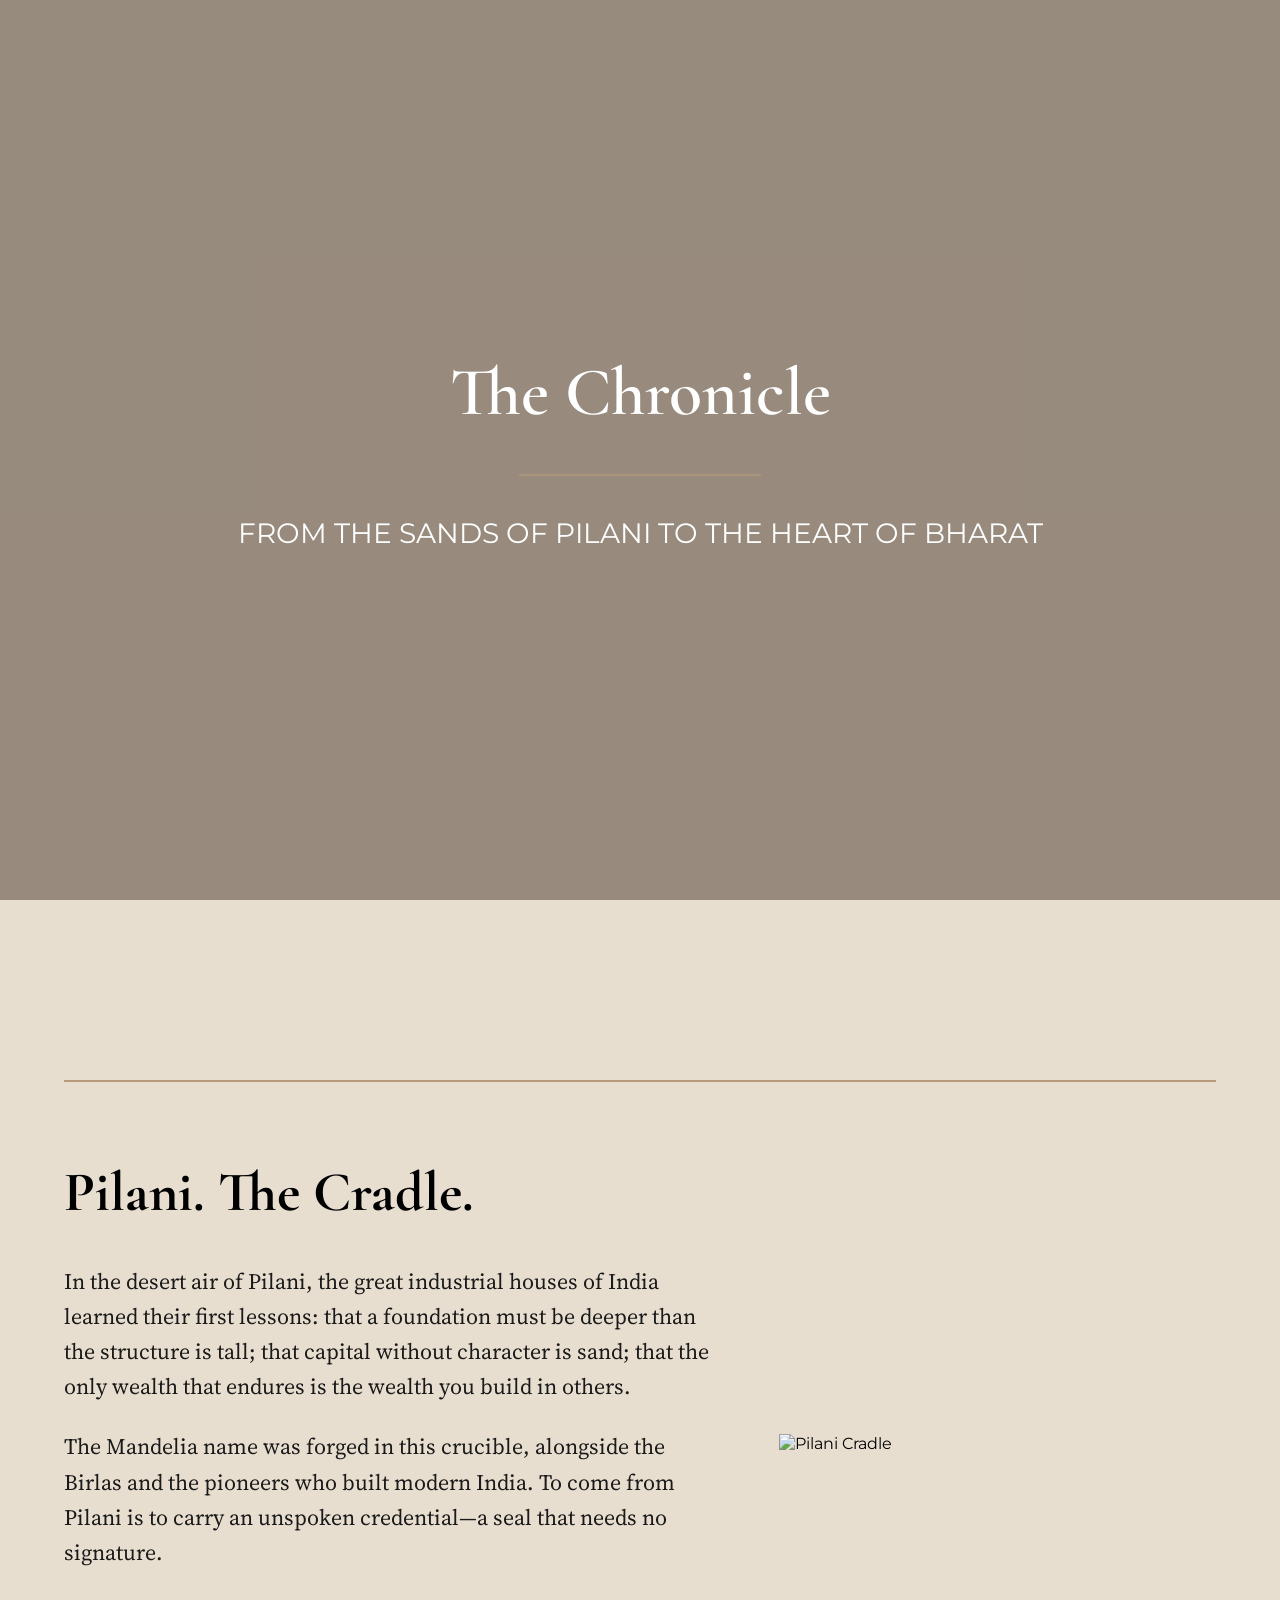
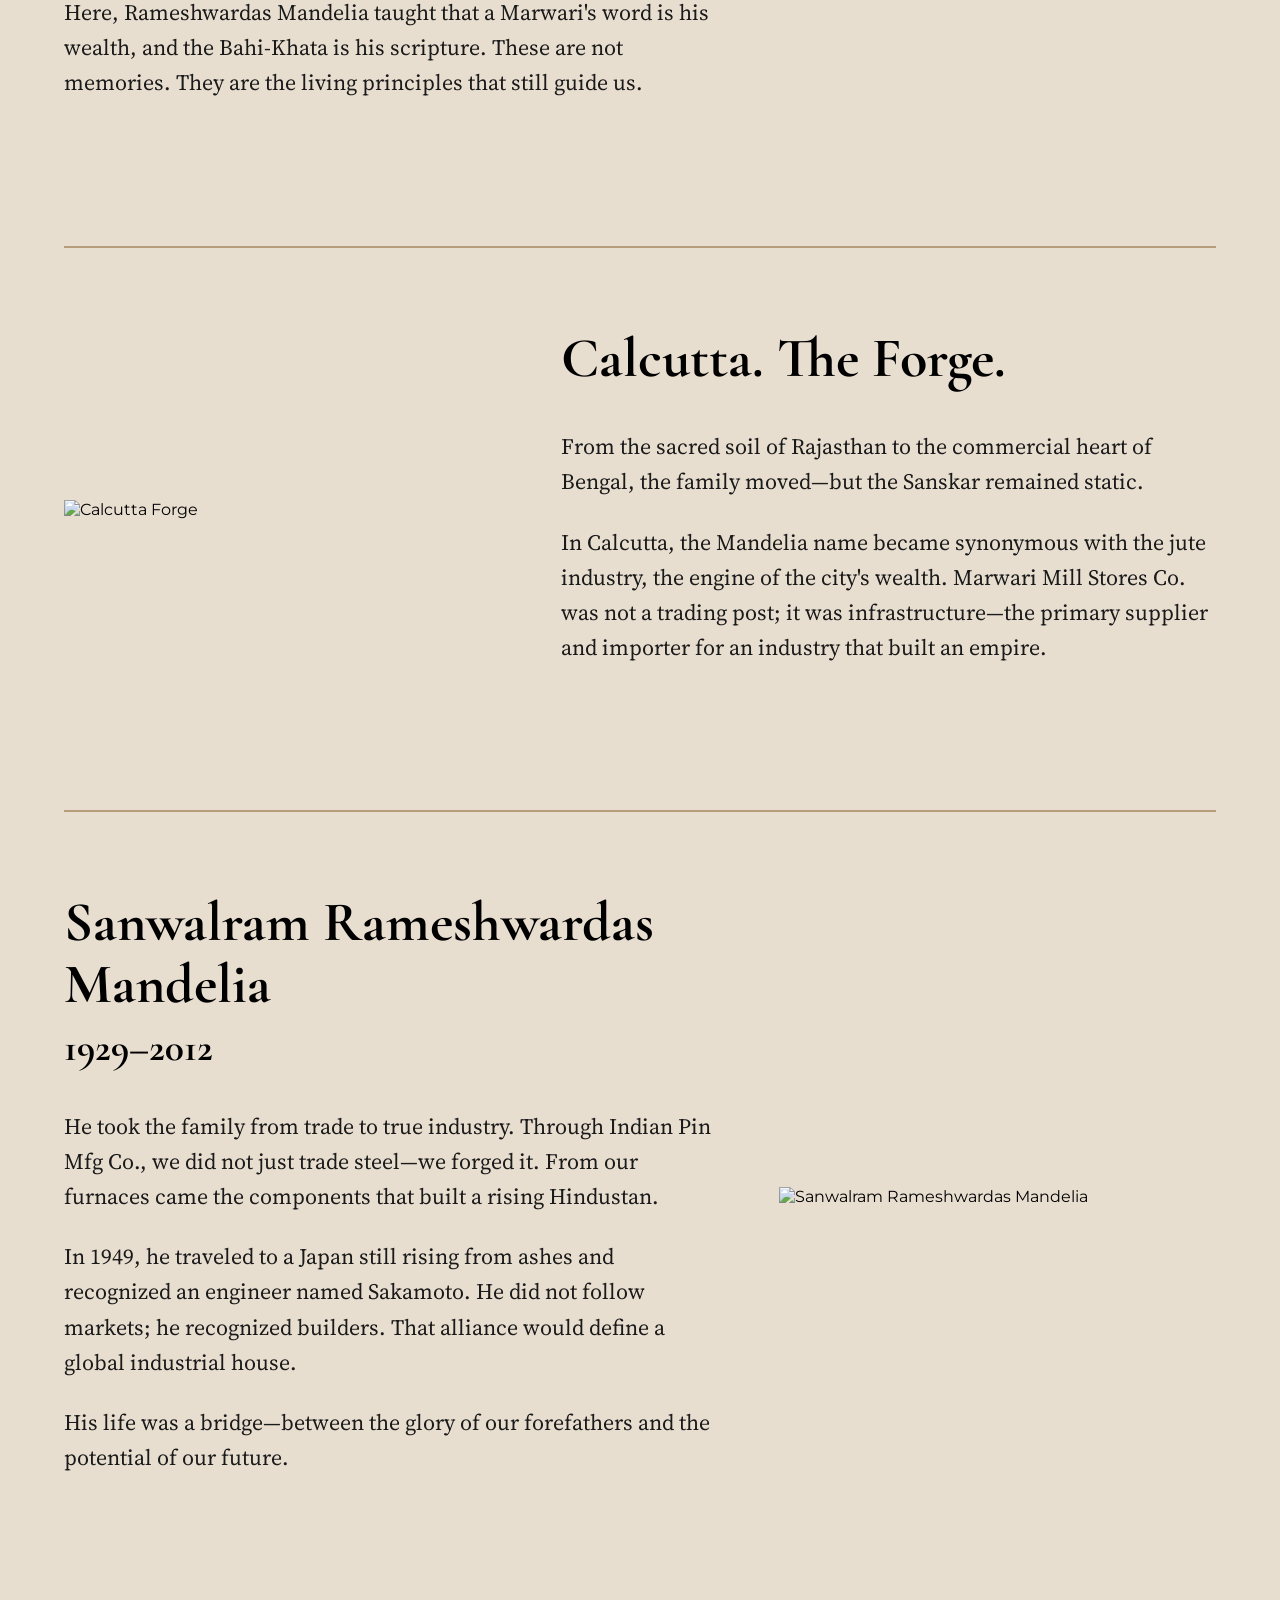
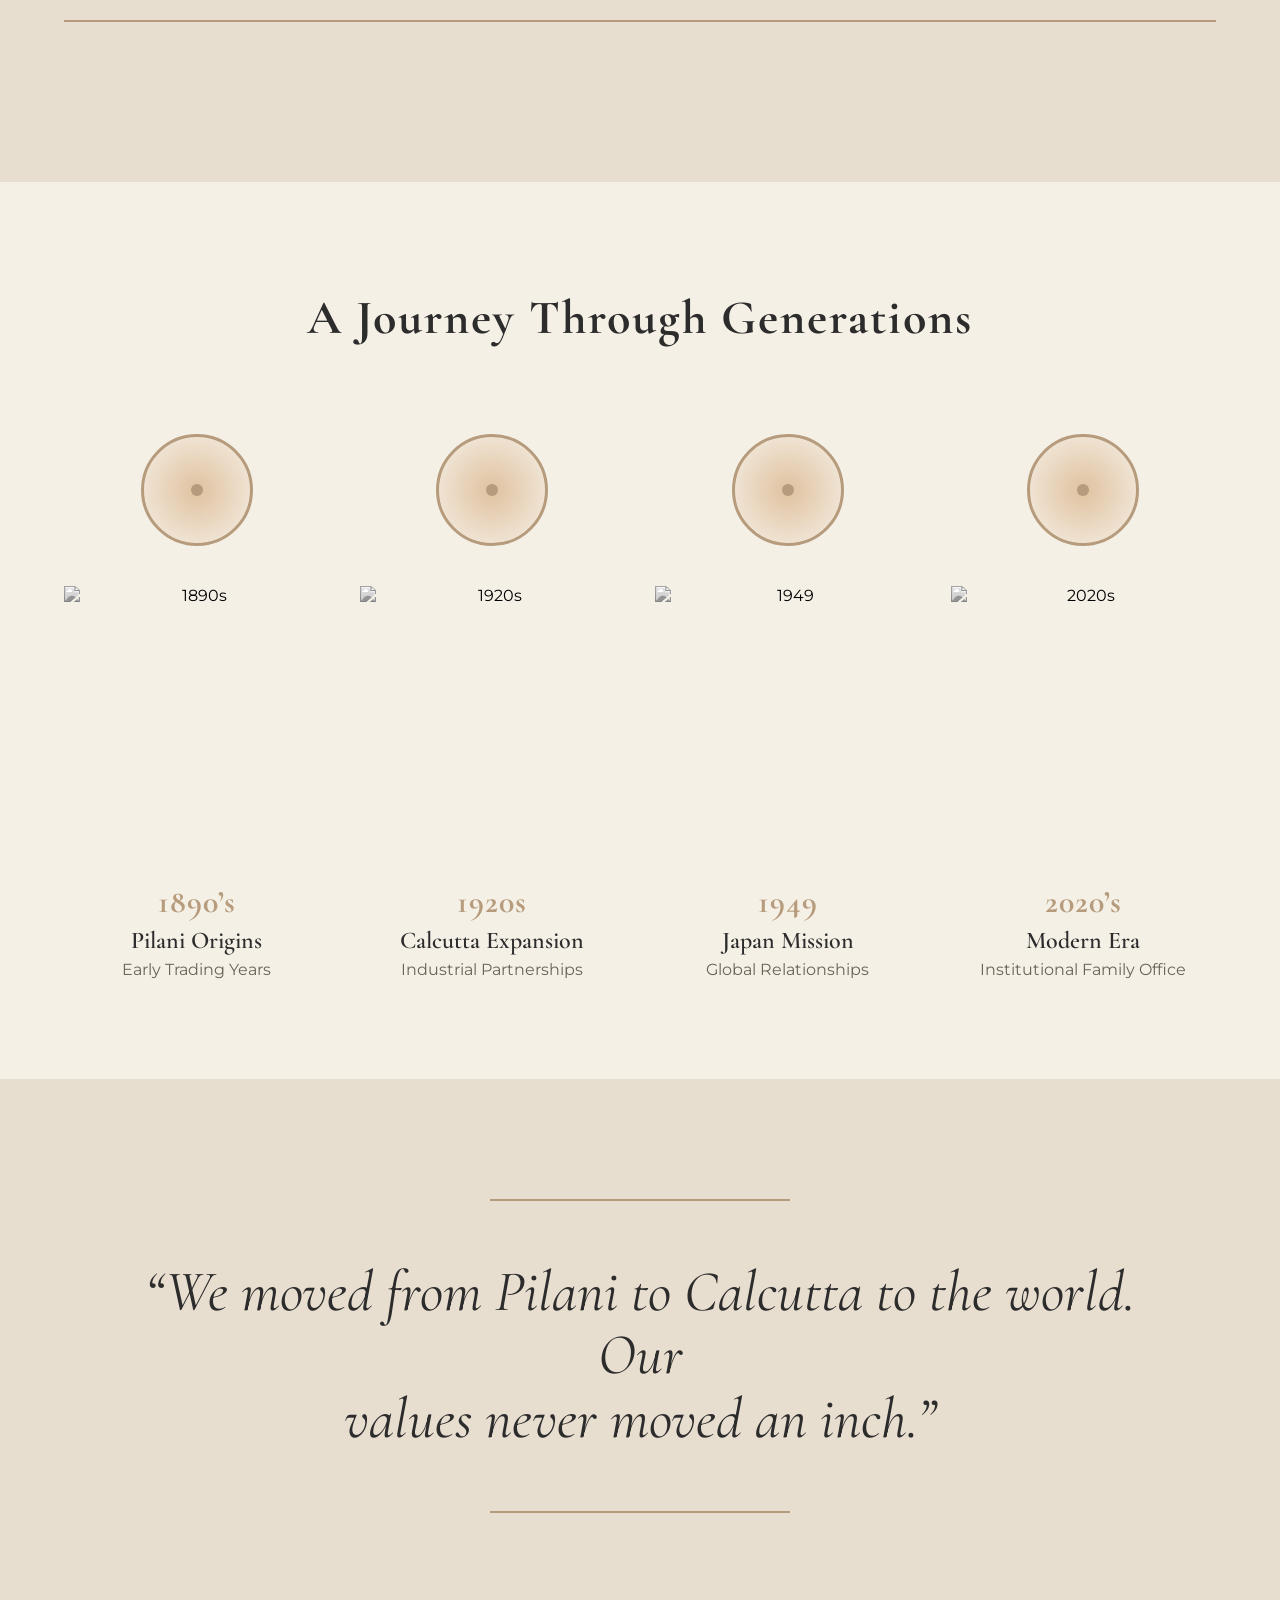
==== chronical.html @ 88c9cb9a "changing font size of texts" ====
<!DOCTYPE html>
<html lang="en">
<head>
    <meta charset="UTF-8">
    <meta name="viewport" content="width=device-width, initial-scale=1.0">
    <title>The Chronicle | Marwar Family</title>
    
    <link rel="stylesheet" href="../css/global.css">
    <link rel="stylesheet" href="../css/chronical.css">
    
    <link href="https://fonts.googleapis.com/css2?family=Cormorant+Garamond:ital,wght@0,500;0,600;0,700;1,500&family=Montserrat:ital,wght@0,300;0,400;0,500;0,600;1,500&family=Source+Serif+Pro:wght@400&display=swap" rel="stylesheet">
</head>
<body>

    <div id="navbar-placeholder"></div>

    <main>
        <section class="chronicle-hero">
            <div class="hero-overlay"></div>
            <div class="hero-content">
                <h1 class="hero-title">The Chronicle</h1>
                 <div class="narrative-dividerr"></div>
                <p class="hero-subtitle">From the Sands of Pilani to the Heart of Bharat</p>
            </div>
        </section>

        <section class="narrative-container">
            <div class="narrative-divider"></div>
            
            <div class="narrative-row">
                <div class="narrative-text">
                    <h2 class="narrative-heading">Pilani. The Cradle.</h2>
                    <p>In the desert air of Pilani, the great industrial houses of India learned their first lessons: that a foundation must be deeper than the structure is tall; that capital without character is sand; that the only wealth that endures is the wealth you build in others.</p>
                    <p>The Mandelia name was forged in this crucible, alongside the Birlas and the pioneers who built modern India. To come from Pilani is to carry an unspoken credential—a seal that needs no signature.</p>
                    <p>Here, Rameshwardas Mandelia taught that a Marwari's word is his wealth, and the Bahi-Khata is his scripture. These are not memories. They are the living principles that still guide us.</p>
                </div>
                <div class="narrative-image">
                    <img src="../assets/images/pilani.jpg" alt="Pilani Cradle">
                </div>
            </div>

            <div class="narrative-divider"></div>

            <div class="narrative-row reverse">
                <div class="narrative-text">
                    <h2 class="narrative-heading">Calcutta. The Forge.</h2>
                    <p>From the sacred soil of Rajasthan to the commercial heart of Bengal, the family moved—but the Sanskar remained static.</p>
                    <p>In Calcutta, the Mandelia name became synonymous with the jute industry, the engine of the city's wealth. Marwari Mill Stores Co. was not a trading post; it was infrastructure—the primary supplier and importer for an industry that built an empire.</p>
                </div>
                <div class="narrative-image">
                    <img src="../assets/images/calcutta.jpg" alt="Calcutta Forge">
                </div>
            </div>

            <div class="narrative-divider"></div>

            <div class="narrative-row">
                <div class="narrative-text">
                    <h2 class="narrative-heading">Sanwalram Rameshwardas Mandelia <br><span>1929–2012</span></h2>
                    <p>He took the family from trade to true industry. Through Indian Pin Mfg Co., we did not just trade steel—we forged it. From our furnaces came the components that built a rising Hindustan.</p>
                    <p>In 1949, he traveled to a Japan still rising from ashes and recognized an engineer named Sakamoto. He did not follow markets; he recognized builders. That alliance would define a global industrial house.</p>
                    <p>His life was a bridge—between the glory of our forefathers and the potential of our future.</p>
                </div>
                <div class="narrative-image">
                    <img src="../assets/images/sanwalram.jpg" alt="Sanwalram Rameshwardas Mandelia">
                </div>
            </div>
            
            <div class="narrative-divider"></div>
        </section>

        <section class="timeline-section">
            <h2 class="timeline-main-title">A Journey Through Generations</h2>
            <div class="timeline-grid">
                <div class="timeline-item">
                    <div class="timeline-node">
                        <div class="inner-dot"></div>
                    </div>
                    <img src="../assets/images/pilaniorigin.jpg" alt="1890s" class="timeline-img">
                    <div class="timeline-content">
                        <h3 class="timeline-year">1890’s</h3>
                        <h4 class="timeline-event">Pilani Origins</h4>
                        <p class="timeline-desc">Early Trading Years</p>
                    </div>
                </div>
                <div class="timeline-item">
                    <div class="timeline-node">
                        <div class="inner-dot"></div>
                    </div>
                    <img src="../assets/images/calexpansion.jpg"alt="1920s" class="timeline-img">
                    <div class="timeline-content">
                        <h3 class="timeline-year">1920s</h3>
                        <h4 class="timeline-event">Calcutta Expansion</h4>
                        <p class="timeline-desc">Industrial Partnerships</p>
                    </div>
                </div>
                <div class="timeline-item">
                    <div class="timeline-node">
                        <div class="inner-dot"></div>
                    </div>
                    <img src="../assets/images/japan.jpg" alt="1949" class="timeline-img">
                    <div class="timeline-content">
                        <h3 class="timeline-year">1949</h3>
                        <h4 class="timeline-event">Japan Mission</h4>
                        <p class="timeline-desc">Global Relationships</p>
                    </div>
                </div>
                <div class="timeline-item">
                    <div class="timeline-node">
                        <div class="inner-dot"></div>
                    </div>
                    <img src="../assets/images/modern.jpg"alt="2020s" class="timeline-img">
                    <div class="timeline-content">
                        <h3 class="timeline-year">2020’s</h3>
                        <h4 class="timeline-event">Modern Era</h4>
                        <p class="timeline-desc">Institutional Family Office</p>
                    </div>
                </div>
            </div>
        </section>

        <section class="final-quote-section">
            <div class="quote-line"></div>
            <p class="final-quote-text">
                “We moved from Pilani to Calcutta to the world. Our <br/> values never moved an inch.”
            </p>
            <div class="quote-line"></div>
        </section>
    </main>

    <div id="footer-placeholder"></div>

    <script src="../js/main.js"></script>
    <script>
        window.onload = () => {
            // Load components and highlight 'chronicle' in the nav
            loadComponent('navbar-placeholder', '../Components/navbar.html', 'chronicle');
            loadComponent('footer-placeholder', '../Components/footer.html');
        };
    </script>
</body>
</html>
---- css/global.css ----
/* --- Global Reset & Fonts --- */
* { margin: 0; padding: 0; box-sizing: border-box; }
body { background-color: #F5F0E6; color: #2C2C2C; font-family: 'Montserrat', sans-serif; }


/* --- NAVBAR & OVERLAY STYLES --- */
.header {
    width: 100%;
    padding: 20px 80px;
    display: flex;
    justify-content: space-between;
    align-items: center;
    position: fixed;
    top: 0;
    z-index: 1000;
    backdrop-filter: blur(5px);
    -webkit-backdrop-filter: blur(5px);
    background: rgba(245, 240, 230, 0.22); /* Same as your provided code */
}

.logo-container { display: flex; align-items: center; gap: 15px; }
.logo-container img { height: 80px; display: block; }
.logo-text { 
    color: #221E1D; 
    font-size: 41px; 
    font-family: 'Cormorant Garamond', serif; 
    font-weight: 600; 
    word-wrap: break-word;
}

/* HAMBURGER STYLING */
.nav-toggle { background: none; border: none; cursor: pointer; padding: 10px; z-index: 1100; }
.hamburger { 
    display: block; 
    width: 30px; 
    height: 2px; 
    background: #221E1D; 
    position: relative; 
}
.hamburger::before, .hamburger::after { 
    content: ''; 
    position: absolute; 
    width: 30px; 
    height: 2px; 
    background: #221E1D; 
    left: 0; 
}
.hamburger::before { top: -8px; }
.hamburger::after { bottom: -8px; }

/* OVERLAY STYLING */
.nav-overlay {
    position: fixed; 
    top: 0; 
    left: 0; 
    width: 100%; 
    height: 100%;
    backdrop-filter: blur(10px); 
    -webkit-backdrop-filter: blur(10px);
    background: rgba(232, 222, 208, 0.9); /* Your specific beige overlay */
    display: flex; 
    justify-content: center; 
    align-items: center;
    z-index: 2000; 
    opacity: 0; 
    visibility: hidden; 
    transition: all 0.4s ease-in-out;
}

.nav-overlay.active { 
    opacity: 1; 
    visibility: visible; 
}

.nav-close { 
    position: absolute; 
    top: 30px; 
    right: 80px; 
    font-size: 50px; 
    background: none; 
    border: none; 
    color: #221E1D; 
    cursor: pointer; 
    font-weight: 200; 
}

.nav-links { 
    display: flex; 
    flex-direction: column; 
    gap: 60px; 
    text-align: center; 
    font-family: Montserrat; 
}

.nav-item { 
    text-decoration: none; 
    color: #221E1D; 
    font-family: 'Montserrat', sans-serif;
    font-size: 18px; 
    font-weight: 600; 
    letter-spacing: 2px; 
    transition: color 0.3s; 
    text-transform: uppercase; 
}

.nav-item:hover, .nav-item.active { 
    color: #8c734b; /* Marwar Gold */
}

@media (max-width: 1024px) {
    .header { padding: 15px 40px; }
    .logo-container img { height: 60px; }
    .logo-text { font-size: 20px; }
}

@media (max-width: 768px) {
    .header { padding: 10px 20px; }
    .logo-container img { height: 50px; }
    .logo-text { font-size: 18px; }
    .nav-item { font-size: 18px; letter-spacing: 2px; }
}


/* --- THE MARWAR ARCHITECTURAL FOOTER --- */
.marwar-footer {
    background-color: #F5F0E6;
    padding: 60px 80px 10px 80px;
    width: 100%;
    display: flex;
    justify-content: center;
}

.footer-container {
    max-width: 1568px;
    width: 100%;
}

.footer-divider {
    width: 100%;
    height: 2px;
    background-color: #B69B7C;
    opacity: 0.6;
    margin-bottom: 60px; 
}

.footer-main-content {
    display: flex;
    justify-content: space-between; 
    align-items: flex-start;
}

.footer-brand-section {
    display: flex;
    flex-direction: column;
    gap: 20px;
}

.footer-logo {
    height: 80px;
    width: 80px;
    margin-bottom: 10px;
}

.footer-company-name {
    font-family: 'Cormorant Garamond', serif;
    font-size: 30px;
    font-weight: 500;
    color: #221E1D;
    margin: 0;
}

.footer-tagline {
    font-family: 'Montserrat', sans-serif;
    font-size: 14px;
    font-weight: 500;
    text-transform: uppercase;
    letter-spacing: 1.5px;
    color: #6B6258;
}

.award-icon {
    width: 257px;
    height: auto;
    margin-top: 20px;
    border-radius: 8px;
}


.footer-nav {
    margin-top: 40px;
    display: flex;
    flex-direction: column; 
    text-align: left; 
    gap: 20px;
}

.footer-nav a {
    text-decoration: none;
    font-family: 'Montserrat', sans-serif;
    font-size: 15px;
    font-weight: 600;
    color: #6B6258;
    text-transform: uppercase;
    letter-spacing: 1.2px;
    transition: color 0.3s ease;
}

.footer-nav a:hover {
    color: #8c734b;
}

.footer-copyright {
    margin-top: 90px; 
    text-align: center;
    font-family: 'Montserrat', sans-serif;
    font-size: 11px;
    font-weight: 300;
    color: #6B6258;
    letter-spacing: 2px;
    text-transform: uppercase;
}
@media (max-width: 1024px) {
    .header { padding: 15px 40px; }
    .logo-container img { height: 60px; }
    .logo-text { font-size: 24px; }
    
    .marwar-footer { padding: 60px 40px; }
}

@media (max-width: 768px) {
    .header { padding: 10px 20px; }
    .logo-container img { height: 50px; }
    .logo-text { font-size: 18px; }
    .nav-item { font-size: 18px; letter-spacing: 2px; }

    .footer-main-content {
        flex-direction: column; 
        align-items: center;    
        text-align: center;     
        gap: 50px;
    }

    .footer-brand-section {
        align-items: center;    
    }

    .footer-nav {
        margin-top: 0;          
        text-align: center;     
        width: 100%;
        align-items: center;    
    }

    .footer-logo {
        margin-left: auto;
        margin-right: auto;
    }

    .award-icon {
        margin-left: auto;
        margin-right: auto;
        max-width: 220px;       
    }

    .footer-copyright {
        margin-top: 50px;       
    }
}

@media (max-width: 480px) {
    .footer-company-name { font-size: 24px; }
    .footer-tagline { font-size: 12px; }
    .footer-nav a { font-size: 14px; }
}
---- css/chronical.css ----
/* --- Chronicle Design System --- */

* {
    margin: 0;
    padding: 0;
    box-sizing: border-box;
}

body {
    background-color: #E8DED0; /* Match Global Beige */
    color: #000;
    overflow-x: hidden;
}

/* --- Hero Section --- */
.chronicle-hero {
    position: relative;
    height: 100vh;
    width: 100%;
    background: url('../assets/images/chroniclebg.png') no-repeat center center;
    background-size: cover;
    display: flex;
    justify-content: center;
    align-items: center;
    text-align: center;
}

.hero-overlay {
    position: absolute;
    top: 0; left: 0; width: 100%; height: 100%;
    background: rgba(30, 14, 3, 0.4);
    z-index: 1;
}

.hero-content {
    position: relative;
    z-index: 2;
    padding: 0 20px;
}

.hero-title {
    font-family: 'Cormorant Garamond', serif;
    font-size: clamp(3rem, 8vw, 68px);
    color: #ffffff;
    font-weight: 600;
    margin-bottom: 20px;
}

.hero-subtitle {
    font-family: 'Montserrat', sans-serif;
    font-size: clamp(1rem, 3vw, 28px);
    color: #ffffff;
    font-weight: 400;
        
        text-transform: uppercase;
}

/* --- Narrative Narrative Layout --- */
.narrative-container {
    padding: 100px 5% 60px 5%;
    max-width: 1440px;
    margin: 0 auto;
}

.narrative-row {
    display: flex;
    align-items: center;
    gap: 60px;
    margin-bottom: 120px;
}

.narrative-row.reverse {
    flex-direction: row-reverse;
}

.narrative-text {
    flex: 1.2;
}

.narrative-heading {
    font-family: 'Cormorant Garamond', serif;
    font-size: clamp(2.5rem, 5vw, 56px);
    font-weight: 700;
    margin-bottom: 40px;
    line-height: 1.1;
}

.narrative-heading span {
    font-size: 0.7em;
    display: block;
    margin-top: 10px;
    gap: 10px;
}

.narrative-text p {
    font-family: 'Source Serif Pro', serif;
    font-size: 22px;
    line-height: 1.6;
    margin-bottom: 25px;
    color: #1a1a1a;
}

.narrative-image {
    flex: 0.8;
}

.narrative-image img {
    width: 100%;
    height: auto;
    display: block;
    filter: grayscale(20%);
    
}
.narrative-divider {
    width: 100%;
    height: 2px;
    background-color: #B69B7C;
    margin: 80px 0;          
}
.narrative-dividerr {
    width: 30%;
    height: 2px;
    background-color: #B69B7C; 
    opacity: 0.6;             
    margin-top: 40px;          
    margin-bottom: 40px;
  margin-left: auto;
    margin-right: auto;
}

.narrative-container .narrative-divider:last-of-type {
    margin-bottom: 100px;
}

/* Mobile Adjustment for Dividers */
@media (max-width: 768px) {
    .narrative-divider {
        margin: 50px 0;
        width: 80%;           /* Shorten slightly on mobile for aesthetic */
        margin-left: auto;
        margin-right: auto;
    }
}

/* --- Timeline Section --- */
.timeline-section {
    background-color: #F5F0E6; /* Slightly lighter beige */
    padding: 100px 5%;
    text-align: center;
}

.timeline-main-title {
    font-family: 'Cormorant Garamond', serif;
    font-size: clamp(2rem, 5vw, 48px);
    letter-spacing: 2px;
    margin-bottom: 80px;
    color: #2C2C2C;
    line-height: 72px;

}

.timeline-grid {
    display: grid;
    grid-template-columns: repeat(4, 1fr);
    gap: 30px;
    max-width: 1300px;
    margin: 0 auto;
}

.timeline-item {
    display: flex;
    flex-direction: column;
    align-items: center;
}

.timeline-node {
    width: 112px;
    height: 112px;
    border-radius: 50%;
    border: 3px solid #B69B7C;
    background: radial-gradient(circle, #E0C2A0 0%, #F5F0E6 100%);
    display: flex;
    justify-content: center;
    align-items: center;
    margin-bottom: 40px;
}

.inner-dot {
    width: 12px;
    height: 12px;
    background: #B69B7C;
    border-radius: 50%;
}

.timeline-img {
    width: 100%;
    aspect-ratio: 1/1;
    object-fit: cover;
    margin-bottom: 30px;
    filter: grayscale(100%);
    transition: filter 0.4s ease;
}

.timeline-item:hover .timeline-img {
    filter: grayscale(0%);
}

.timeline-year {
    font-family: 'Cormorant Garamond', serif;
    font-size: 32px;
    color: #B69B7C;
    font-weight: 700;
    letter-spacing: 1px;
}

.timeline-event {
    font-family: 'Cormorant Garamond', serif;
    font-size: 24px;
    color: #2C2C2C;
    font-weight: 600;
    margin: 5px 0;
}

.timeline-desc {
    font-family: 'Montserrat', sans-serif;
    font-size: 16px;
    color: #6B6258;
}

/* --- Final Quote --- */
.final-quote-section {
    padding: 120px 10%;
    display: flex;
    flex-direction: column;
    align-items: center;
    text-align: center;
}

.quote-line {
   width: 300px;
    height: 2px;
    background: #B69B7C;
}

.final-quote-text {
    font-family: 'Cormorant Garamond', serif;
    font-style: italic;
    font-size: clamp(1.8rem, 4.5vw, 58px);
    line-height: 1.1;
    color: #2C2C2C;
    margin: 60px 0;

}


@media (max-width: 1024px) {
    .timeline-grid {
        grid-template-columns: repeat(2, 1fr);
        gap: 60px;
    }
}

@media (max-width: 768px) {
    .narrative-row, .narrative-row.reverse {
        flex-direction: column;
        text-align: center;
        gap: 40px;
    }

    .narrative-text p {
        font-size: 18px;
    }

    .timeline-grid {
        grid-template-columns: 1fr;
    }

    .quote-line {
        width: 150px;
    }
    .hero-title{
        font-size: 30px;
        line-height: 36px;
    }
    .hero-subtitle{
        font-size: 14px;
        line-height: 20px;
    }
    .narrative-divider{width: 100%;}
    .narrative-heading{font-size: 30px; line-height: 36px;}
    .narrative-text p{font-size: 16px; line-height: 24px;}
    .final-quote-text{font-size: 24px; line-height: 39px;}
}
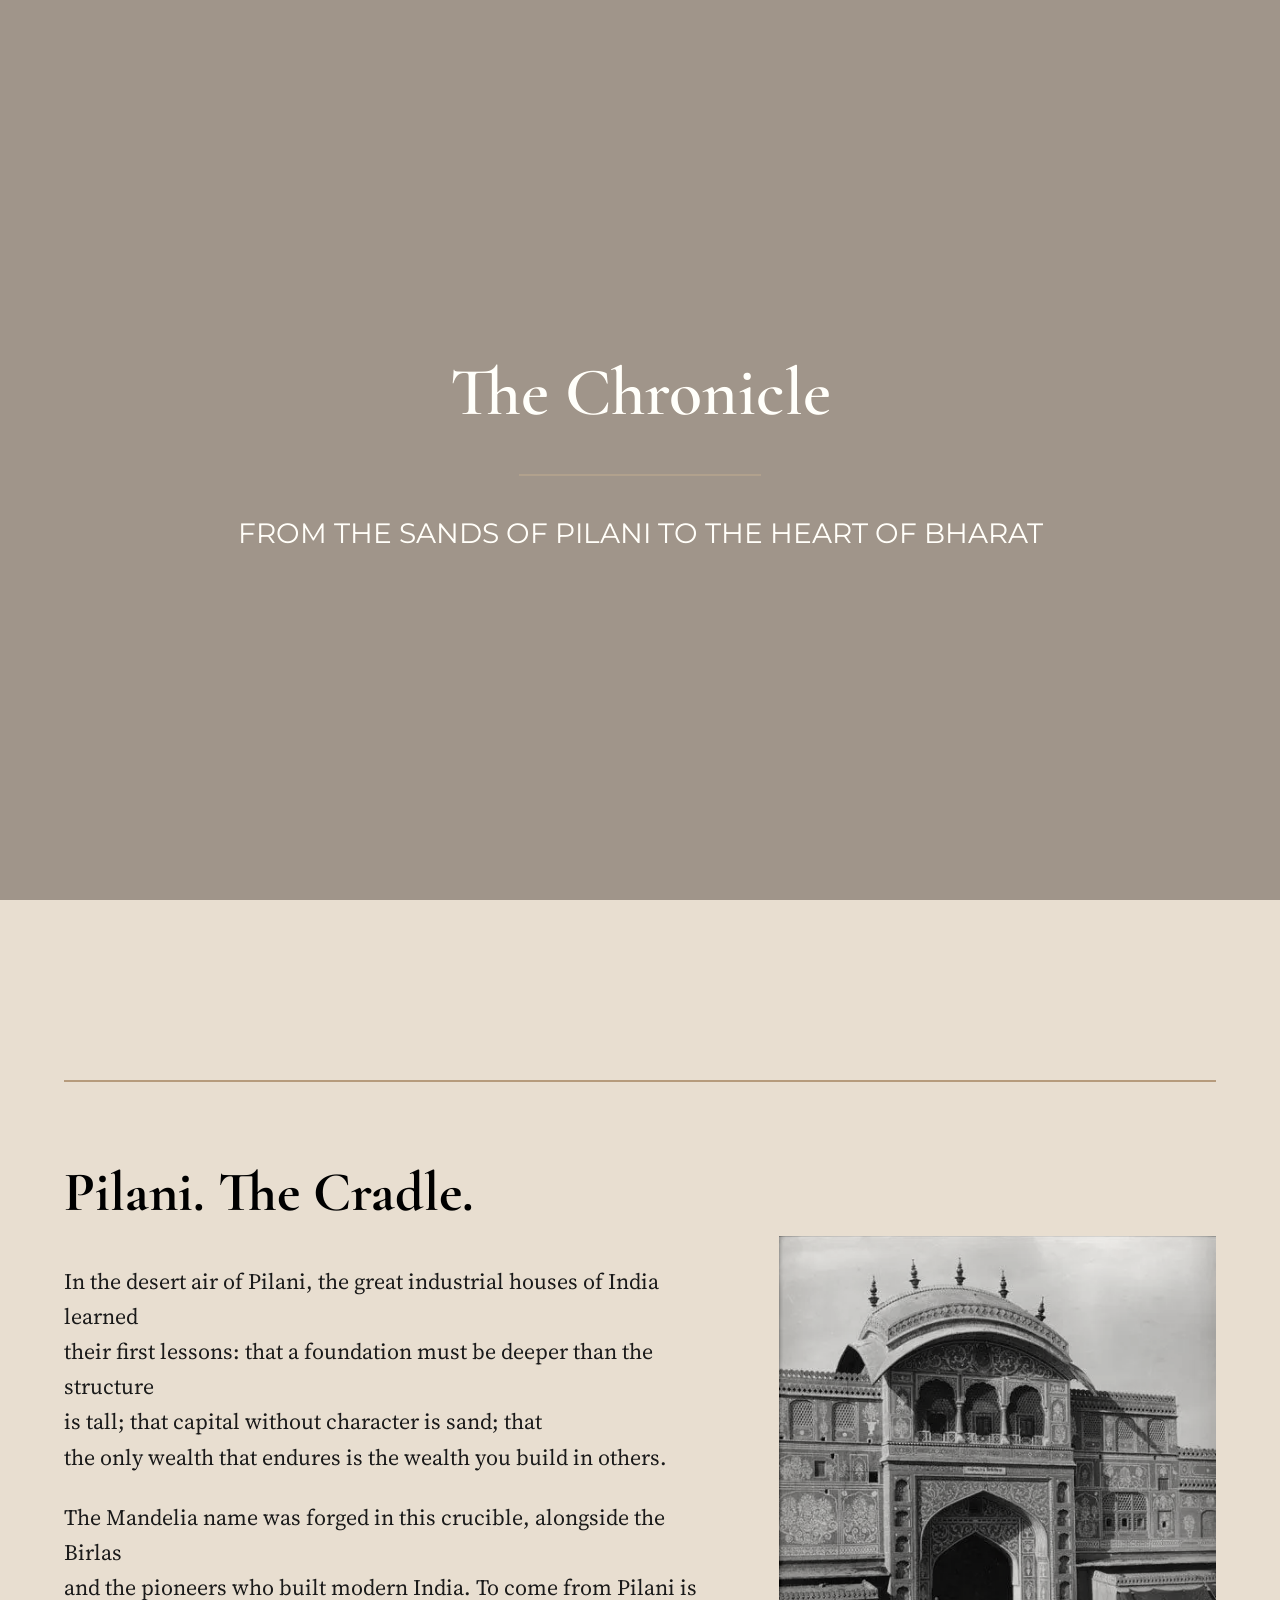
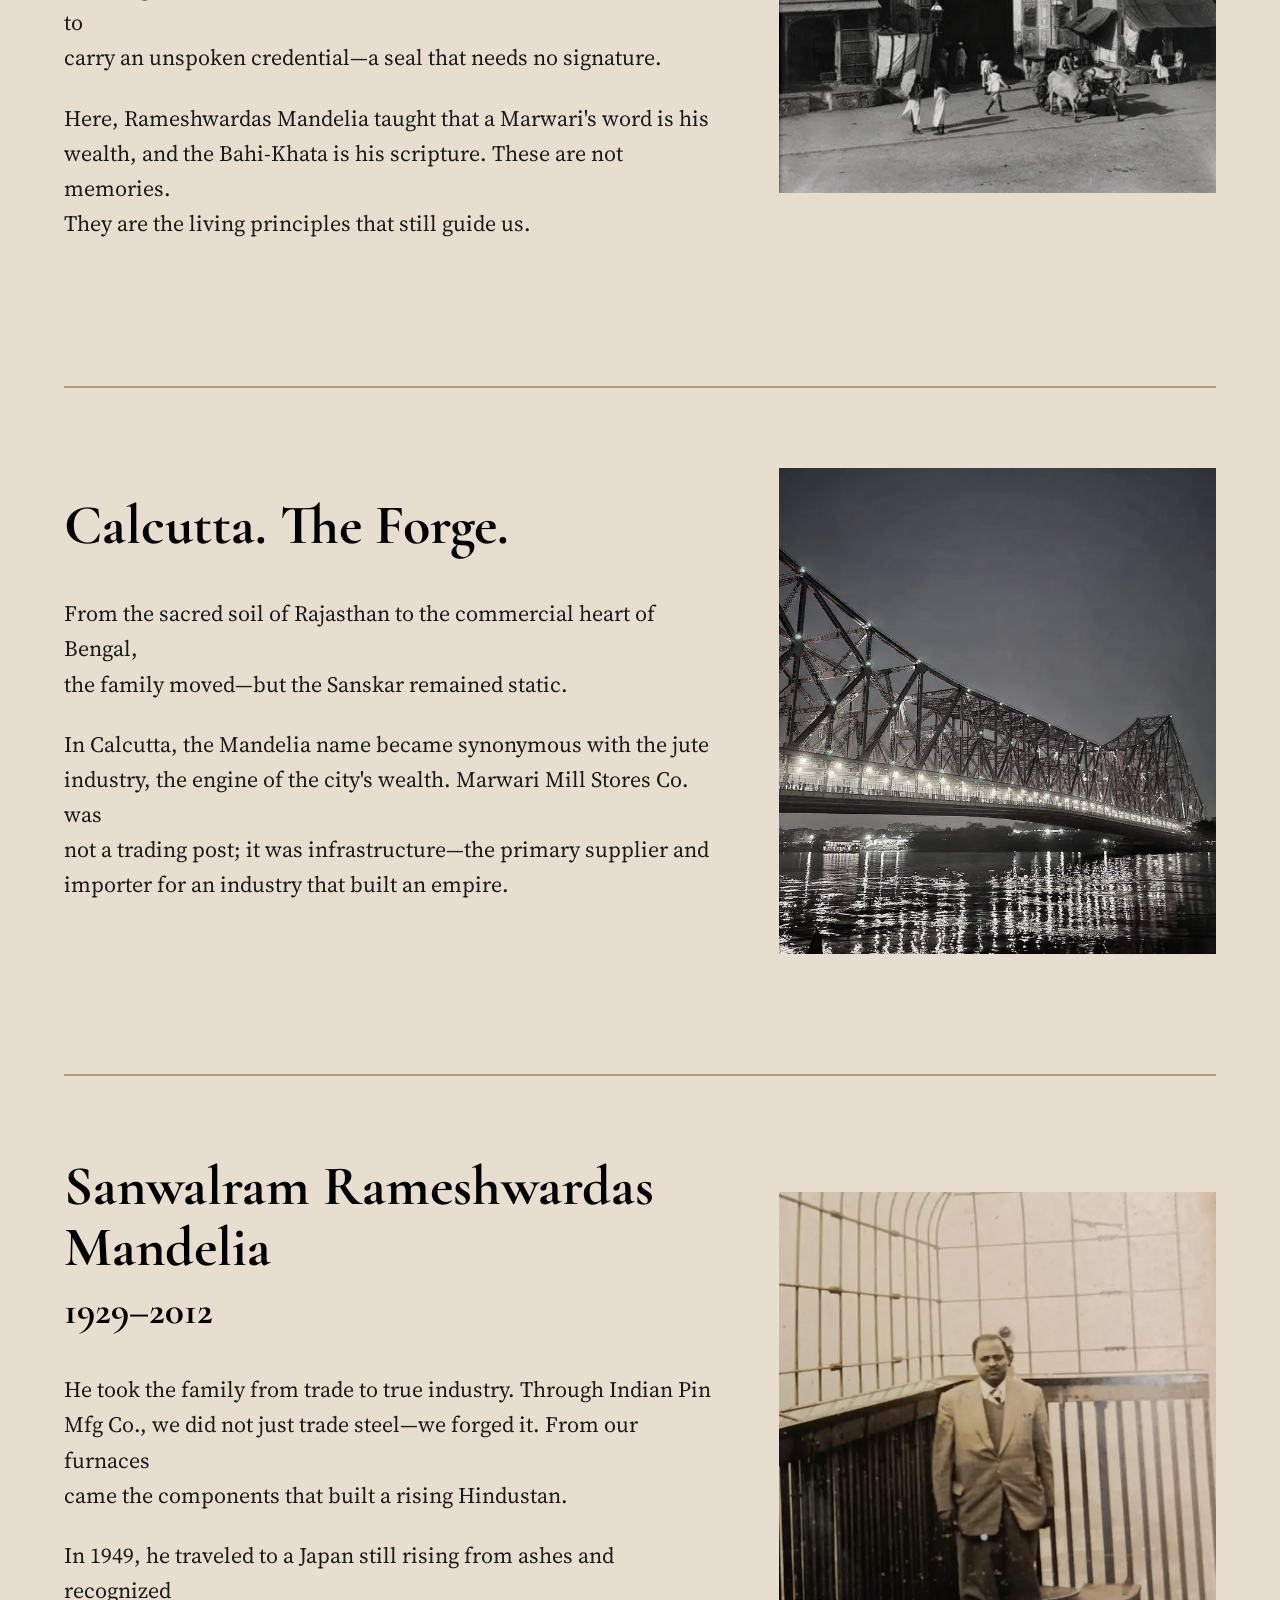
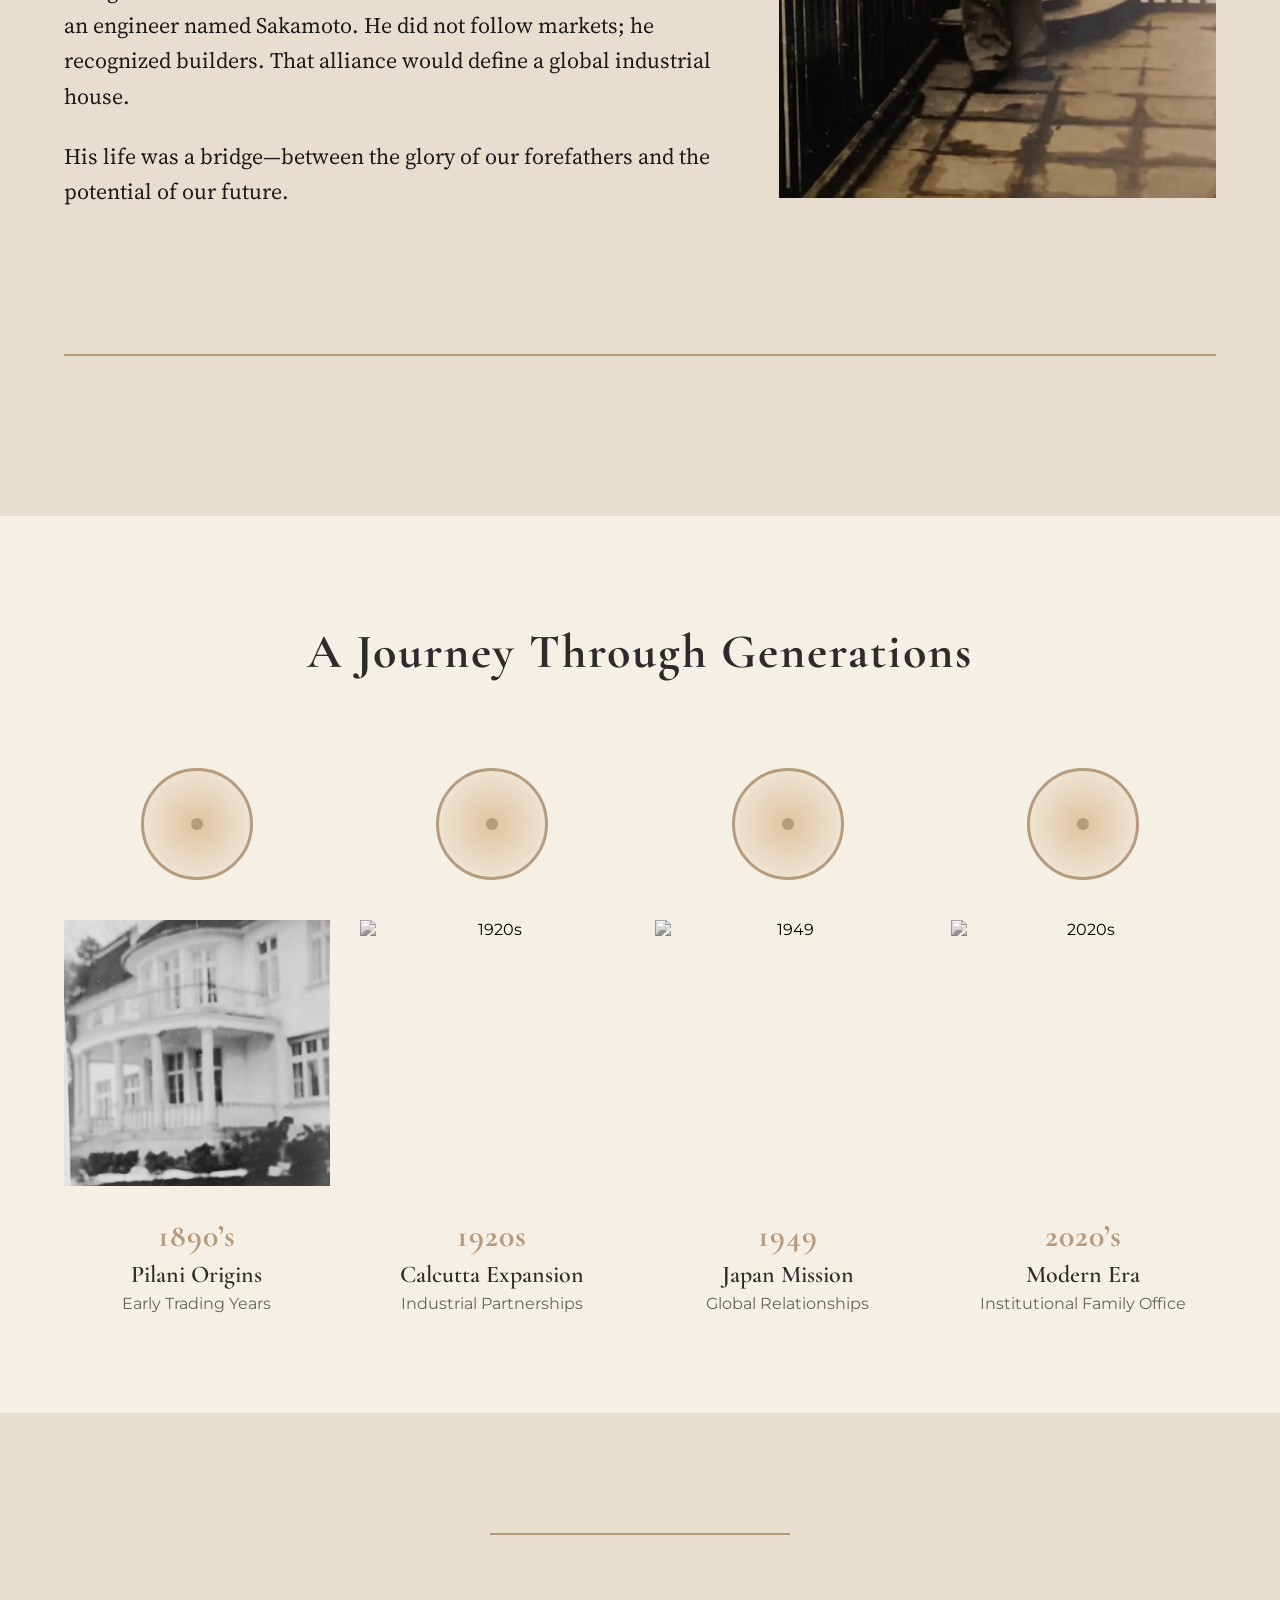
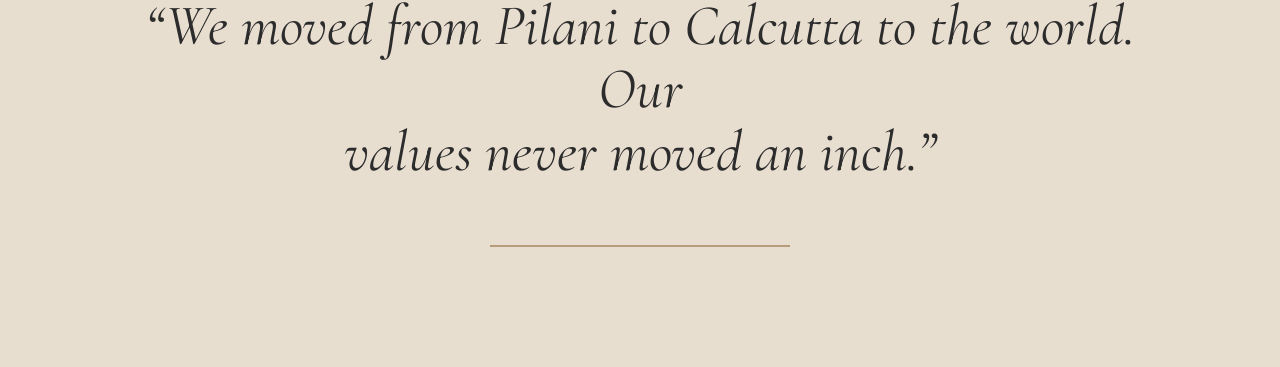
==== commit 4dbc99af: "logo" ====
--- a/chronical.html
+++ b/chronical.html
@@ -30,25 +30,25 @@
             <div class="narrative-row">
                 <div class="narrative-text">
                     <h2 class="narrative-heading">Pilani. The Cradle.</h2>
-                    <p>In the desert air of Pilani, the great industrial houses of India learned their first lessons: that a foundation must be deeper than the structure is tall; that capital without character is sand; that the only wealth that endures is the wealth you build in others.</p>
-                    <p>The Mandelia name was forged in this crucible, alongside the Birlas and the pioneers who built modern India. To come from Pilani is to carry an unspoken credential—a seal that needs no signature.</p>
-                    <p>Here, Rameshwardas Mandelia taught that a Marwari's word is his wealth, and the Bahi-Khata is his scripture. These are not memories. They are the living principles that still guide us.</p>
+                    <p>In the desert air of Pilani, the great industrial houses of India learned <br/> their first lessons: that a foundation must be deeper than the structure <br/> is tall; that capital without character is sand; that <br/> the only wealth that endures is the wealth you build in others.</p>
+                    <p>The Mandelia name was forged in this crucible, alongside the Birlas <br/> and the pioneers who built modern India. To come from Pilani is to  <br/>carry an unspoken credential—a seal that needs no signature.</p>
+                    <p>Here, Rameshwardas Mandelia taught that a Marwari's word is his <br/> wealth, and the Bahi-Khata is his scripture. These are not memories.<br/> They are the living principles that still guide us.</p>
                 </div>
                 <div class="narrative-image">
-                    <img src="../assets/images/pilani.jpg" alt="Pilani Cradle">
+                    <img src="../assets/imagep/pilani.webp" alt="Pilani Cradle" style="filter: grayscale(90%);">
                 </div>
             </div>
 
             <div class="narrative-divider"></div>
 
-            <div class="narrative-row reverse">
+            <div class="narrative-row">
                 <div class="narrative-text">
                     <h2 class="narrative-heading">Calcutta. The Forge.</h2>
-                    <p>From the sacred soil of Rajasthan to the commercial heart of Bengal, the family moved—but the Sanskar remained static.</p>
-                    <p>In Calcutta, the Mandelia name became synonymous with the jute industry, the engine of the city's wealth. Marwari Mill Stores Co. was not a trading post; it was infrastructure—the primary supplier and importer for an industry that built an empire.</p>
+                    <p>From the sacred soil of Rajasthan to the commercial heart of Bengal,<br/> the family moved—but the Sanskar remained static.</p>
+                    <p>In Calcutta, the Mandelia name became synonymous with the jute<br/> industry, the engine of the city's wealth. Marwari Mill Stores Co. was<br/> not a trading post; it was infrastructure—the primary supplier and<br/> importer for an industry that built an empire.</p>
                 </div>
                 <div class="narrative-image">
-                    <img src="../assets/images/calcutta.jpg" alt="Calcutta Forge">
+                    <img src="../assets/imagep/calcutta.webp" alt="Calcutta Forge" style="filter: grayscale(90%);">
                 </div>
             </div>
 
@@ -57,12 +57,12 @@
             <div class="narrative-row">
                 <div class="narrative-text">
                     <h2 class="narrative-heading">Sanwalram Rameshwardas Mandelia <br><span>1929–2012</span></h2>
-                    <p>He took the family from trade to true industry. Through Indian Pin Mfg Co., we did not just trade steel—we forged it. From our furnaces came the components that built a rising Hindustan.</p>
-                    <p>In 1949, he traveled to a Japan still rising from ashes and recognized an engineer named Sakamoto. He did not follow markets; he recognized builders. That alliance would define a global industrial house.</p>
-                    <p>His life was a bridge—between the glory of our forefathers and the potential of our future.</p>
+                    <p>He took the family from trade to true industry. Through Indian Pin<br/> Mfg Co., we did not just trade steel—we forged it. From our furnaces<br/> came the components that built a rising Hindustan.</p>
+                    <p>In 1949, he traveled to a Japan still rising from ashes and recognized<br/> an engineer named Sakamoto. He did not follow markets; he<br/> recognized builders. That alliance would define a global industrial<br/> house.</p>
+                    <p>His life was a bridge—between the glory of our forefathers and the<br/> potential of our future.</p>
                 </div>
                 <div class="narrative-image">
-                    <img src="../assets/images/sanwalram.jpg" alt="Sanwalram Rameshwardas Mandelia">
+                    <img src="../assets/imagep/sanwalram.webp" alt="Sanwalram Rameshwardas Mandelia">
                 </div>
             </div>
             
@@ -76,7 +76,7 @@
                     <div class="timeline-node">
                         <div class="inner-dot"></div>
                     </div>
-                    <img src="../assets/images/pilaniorigin.jpg" alt="1890s" class="timeline-img">
+                    <img src="../assets/imagep/pilaniorigin.webp" alt="1890s" class="timeline-img">
                     <div class="timeline-content">
                         <h3 class="timeline-year">1890’s</h3>
                         <h4 class="timeline-event">Pilani Origins</h4>
@@ -87,7 +87,7 @@
                     <div class="timeline-node">
                         <div class="inner-dot"></div>
                     </div>
-                    <img src="../assets/images/calexpansion.jpg"alt="1920s" class="timeline-img">
+                    <img src="../assets/imagep/calexpansion.webp" alt="1920s" class="timeline-img">
                     <div class="timeline-content">
                         <h3 class="timeline-year">1920s</h3>
                         <h4 class="timeline-event">Calcutta Expansion</h4>
@@ -98,7 +98,7 @@
                     <div class="timeline-node">
                         <div class="inner-dot"></div>
                     </div>
-                    <img src="../assets/images/japan.jpg" alt="1949" class="timeline-img">
+                    <img src="../assets/imagep/japan.webp" alt="1949" class="timeline-img">
                     <div class="timeline-content">
                         <h3 class="timeline-year">1949</h3>
                         <h4 class="timeline-event">Japan Mission</h4>
@@ -109,7 +109,7 @@
                     <div class="timeline-node">
                         <div class="inner-dot"></div>
                     </div>
-                    <img src="../assets/images/modern.jpg"alt="2020s" class="timeline-img">
+                    <img src="../assets/imagep/modern.webp" alt="2020s" class="timeline-img">
                     <div class="timeline-content">
                         <h3 class="timeline-year">2020’s</h3>
                         <h4 class="timeline-event">Modern Era</h4>
--- a/css/chronical.css
+++ b/css/chronical.css
@@ -17,12 +17,13 @@
     position: relative;
     height: 100vh;
     width: 100%;
-    background: url('../assets/images/chroniclebg.png') no-repeat center center;
+    background: url('../assets/imagep/chroniclebg.webp') no-repeat center center;
     background-size: cover;
     display: flex;
     justify-content: center;
     align-items: center;
     text-align: center;
+    filter: contrast(80%) brightness(110%) saturate(80%) sepia(10%);
 }
 
 .hero-overlay {
@@ -198,12 +199,9 @@
     object-fit: cover;
     margin-bottom: 30px;
     filter: grayscale(100%);
-    transition: filter 0.4s ease;
-}
-
-.timeline-item:hover .timeline-img {
-    filter: grayscale(0%);
-}
+}
+
+
 
 .timeline-year {
     font-family: 'Cormorant Garamond', serif;
@@ -278,16 +276,4 @@
     .quote-line {
         width: 150px;
     }
-    .hero-title{
-        font-size: 30px;
-        line-height: 36px;
-    }
-    .hero-subtitle{
-        font-size: 14px;
-        line-height: 20px;
-    }
-    .narrative-divider{width: 100%;}
-    .narrative-heading{font-size: 30px; line-height: 36px;}
-    .narrative-text p{font-size: 16px; line-height: 24px;}
-    .final-quote-text{font-size: 24px; line-height: 39px;}
 }
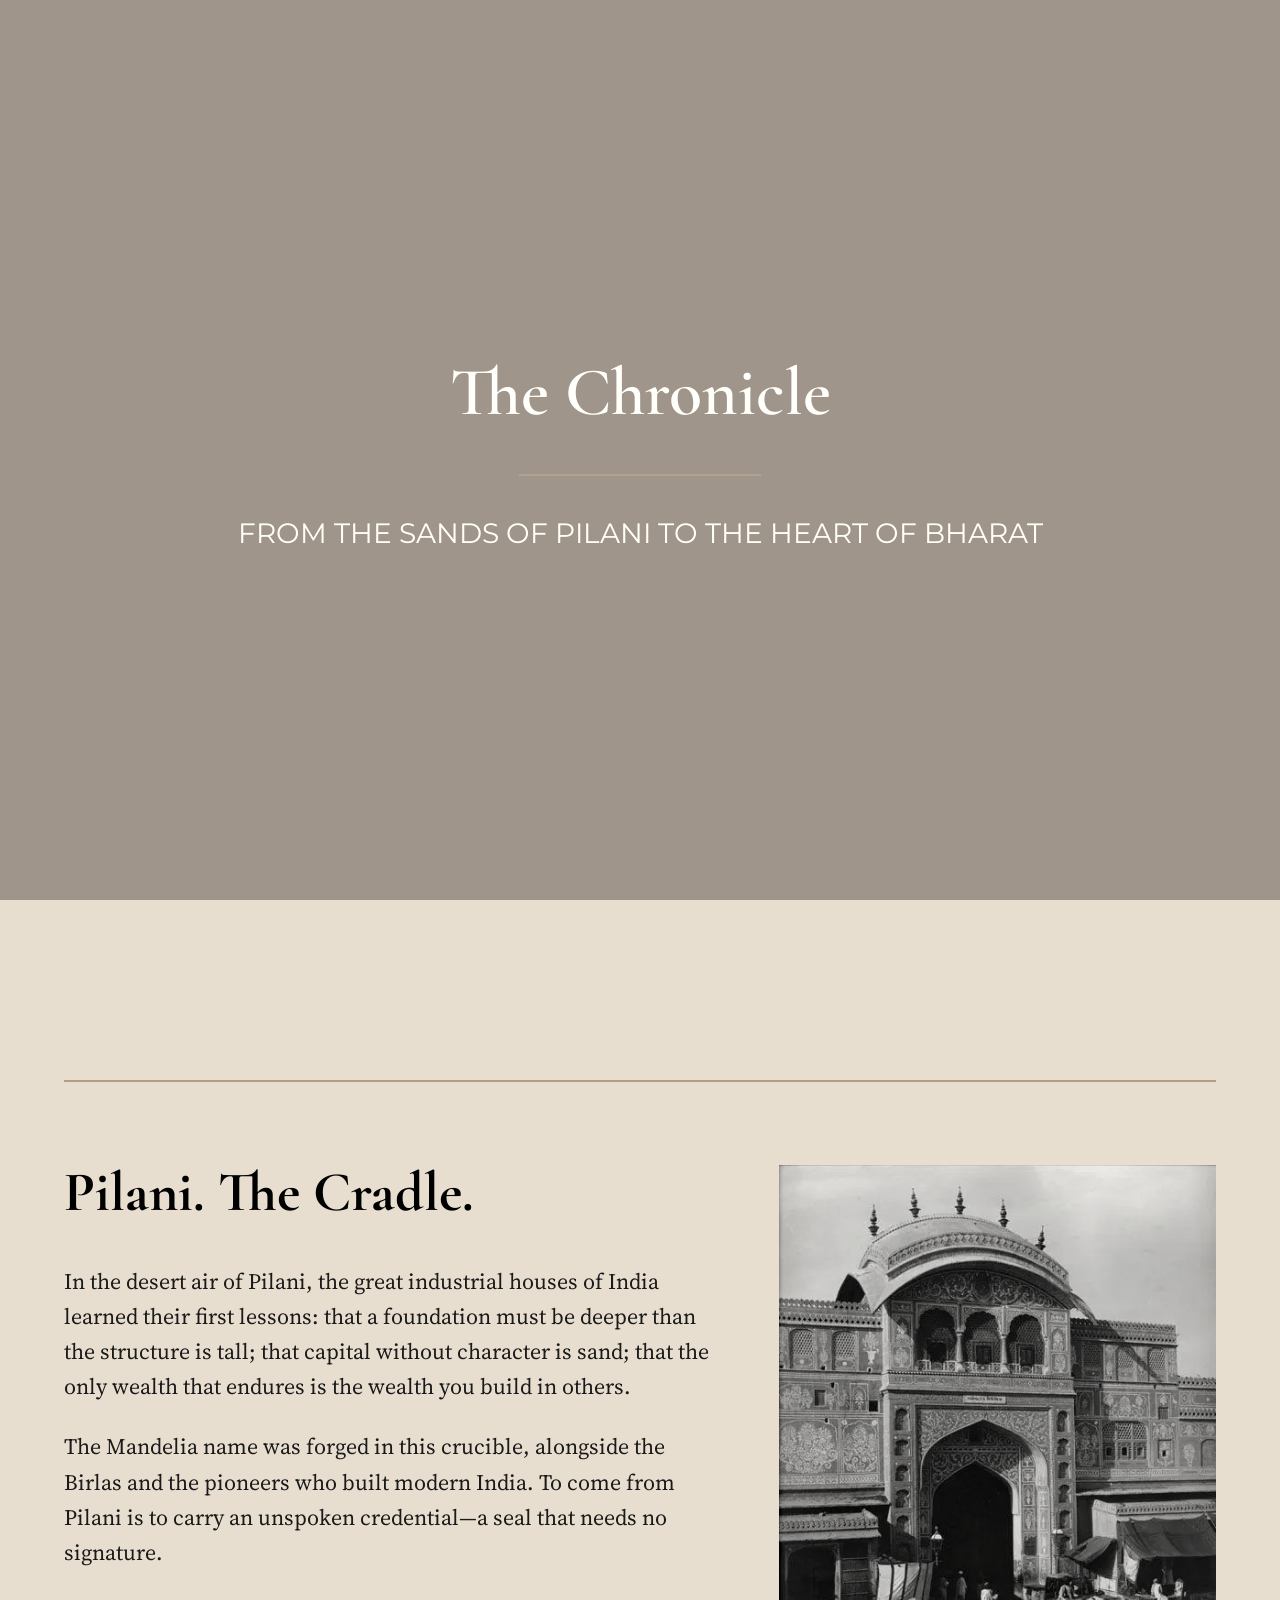
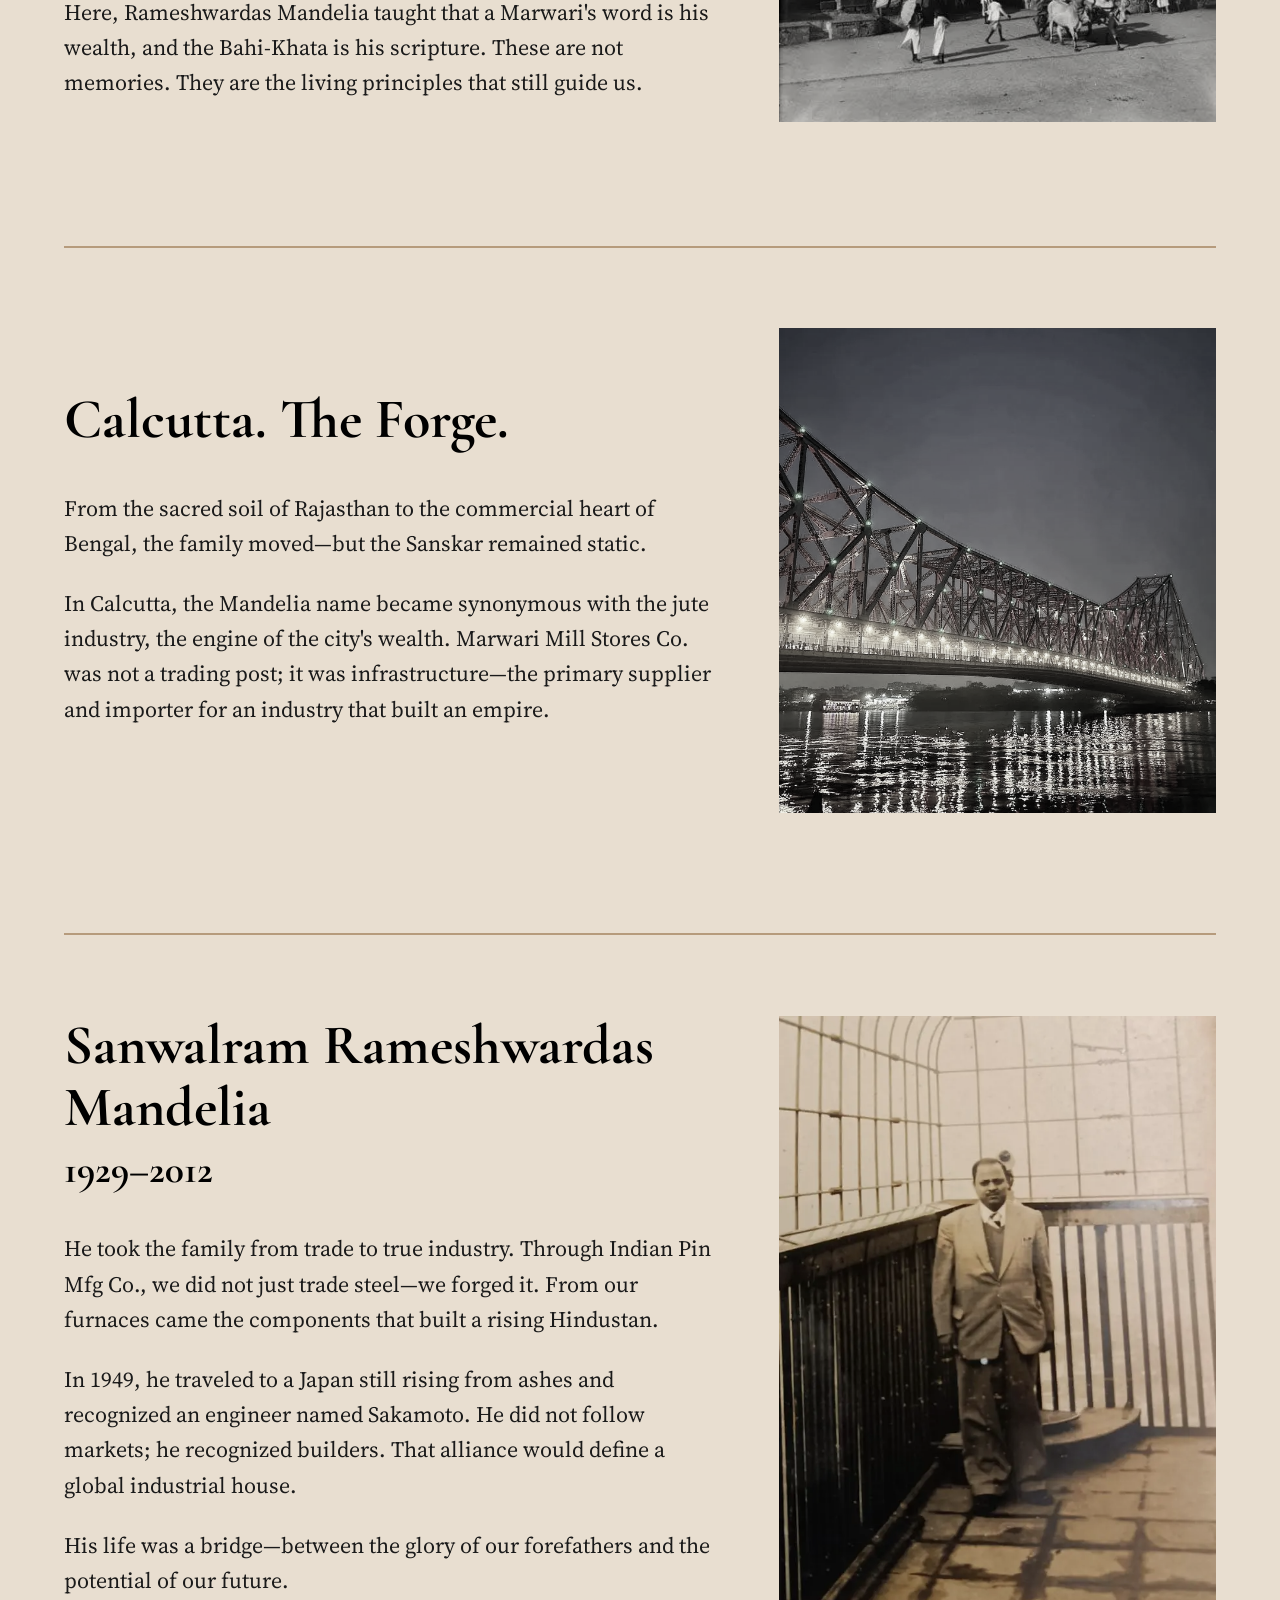
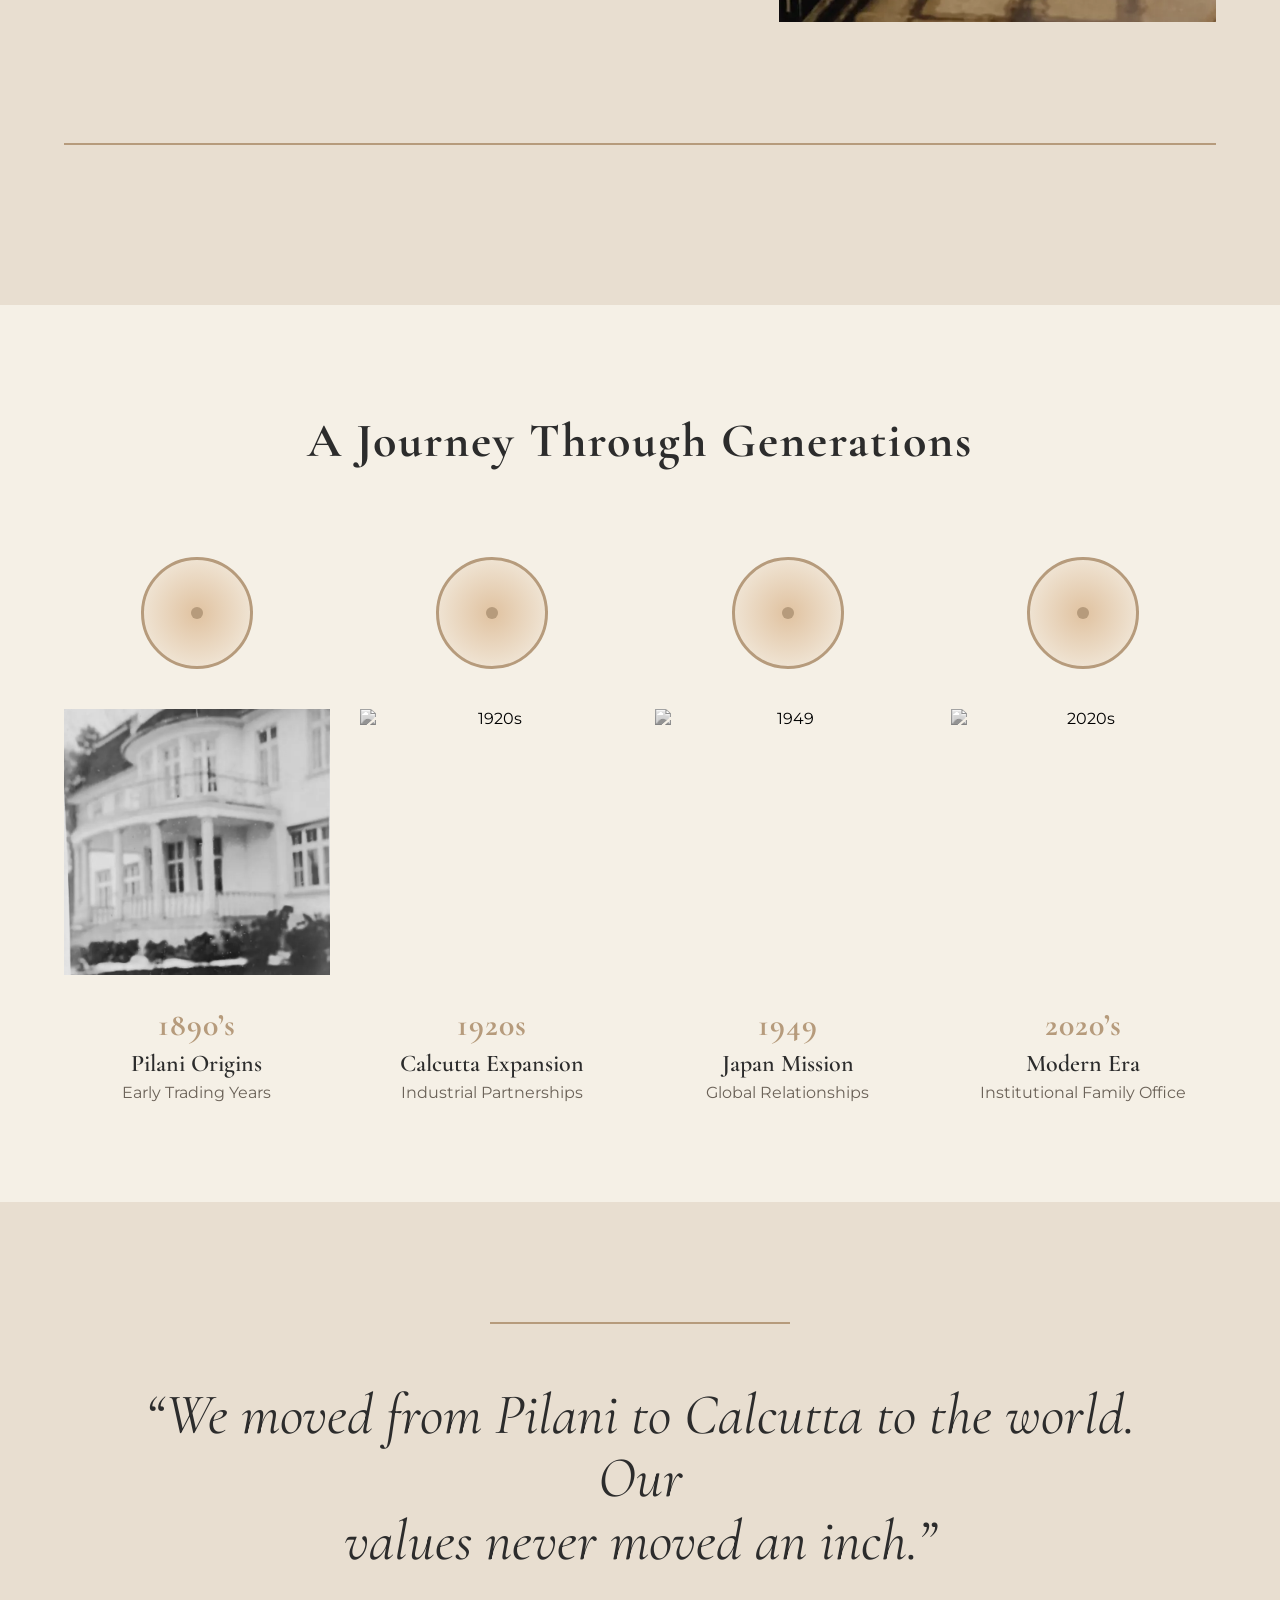
==== commit 7a59d162: "Merge branch 'main' into image" ====
--- a/chronical.html
+++ b/chronical.html
@@ -30,9 +30,9 @@
             <div class="narrative-row">
                 <div class="narrative-text">
                     <h2 class="narrative-heading">Pilani. The Cradle.</h2>
-                    <p>In the desert air of Pilani, the great industrial houses of India learned <br/> their first lessons: that a foundation must be deeper than the structure <br/> is tall; that capital without character is sand; that <br/> the only wealth that endures is the wealth you build in others.</p>
-                    <p>The Mandelia name was forged in this crucible, alongside the Birlas <br/> and the pioneers who built modern India. To come from Pilani is to  <br/>carry an unspoken credential—a seal that needs no signature.</p>
-                    <p>Here, Rameshwardas Mandelia taught that a Marwari's word is his <br/> wealth, and the Bahi-Khata is his scripture. These are not memories.<br/> They are the living principles that still guide us.</p>
+                    <p>In the desert air of Pilani, the great industrial houses of India learned their first lessons: that a foundation must be deeper than the structure is tall; that capital without character is sand; that the only wealth that endures is the wealth you build in others.</p>
+                    <p>The Mandelia name was forged in this crucible, alongside the Birlas and the pioneers who built modern India. To come from Pilani is to carry an unspoken credential—a seal that needs no signature.</p>
+                    <p>Here, Rameshwardas Mandelia taught that a Marwari's word is his wealth, and the Bahi-Khata is his scripture. These are not memories. They are the living principles that still guide us.</p>
                 </div>
                 <div class="narrative-image">
                     <img src="../assets/imagep/pilani.webp" alt="Pilani Cradle" style="filter: grayscale(90%);">
@@ -44,8 +44,8 @@
             <div class="narrative-row">
                 <div class="narrative-text">
                     <h2 class="narrative-heading">Calcutta. The Forge.</h2>
-                    <p>From the sacred soil of Rajasthan to the commercial heart of Bengal,<br/> the family moved—but the Sanskar remained static.</p>
-                    <p>In Calcutta, the Mandelia name became synonymous with the jute<br/> industry, the engine of the city's wealth. Marwari Mill Stores Co. was<br/> not a trading post; it was infrastructure—the primary supplier and<br/> importer for an industry that built an empire.</p>
+                    <p>From the sacred soil of Rajasthan to the commercial heart of Bengal, the family moved—but the Sanskar remained static.</p>
+                    <p>In Calcutta, the Mandelia name became synonymous with the jute industry, the engine of the city's wealth. Marwari Mill Stores Co. was not a trading post; it was infrastructure—the primary supplier and importer for an industry that built an empire.</p>
                 </div>
                 <div class="narrative-image">
                     <img src="../assets/imagep/calcutta.webp" alt="Calcutta Forge" style="filter: grayscale(90%);">
@@ -57,9 +57,9 @@
             <div class="narrative-row">
                 <div class="narrative-text">
                     <h2 class="narrative-heading">Sanwalram Rameshwardas Mandelia <br><span>1929–2012</span></h2>
-                    <p>He took the family from trade to true industry. Through Indian Pin<br/> Mfg Co., we did not just trade steel—we forged it. From our furnaces<br/> came the components that built a rising Hindustan.</p>
-                    <p>In 1949, he traveled to a Japan still rising from ashes and recognized<br/> an engineer named Sakamoto. He did not follow markets; he<br/> recognized builders. That alliance would define a global industrial<br/> house.</p>
-                    <p>His life was a bridge—between the glory of our forefathers and the<br/> potential of our future.</p>
+                    <p>He took the family from trade to true industry. Through Indian Pin Mfg Co., we did not just trade steel—we forged it. From our furnaces came the components that built a rising Hindustan.</p>
+                    <p>In 1949, he traveled to a Japan still rising from ashes and recognized an engineer named Sakamoto. He did not follow markets; he recognized builders. That alliance would define a global industrial house.</p>
+                    <p>His life was a bridge—between the glory of our forefathers and the potential of our future.</p>
                 </div>
                 <div class="narrative-image">
                     <img src="../assets/imagep/sanwalram.webp" alt="Sanwalram Rameshwardas Mandelia">
--- a/css/chronical.css
+++ b/css/chronical.css
@@ -276,4 +276,16 @@
     .quote-line {
         width: 150px;
     }
+    .hero-title{
+        font-size: 30px;
+        line-height: 36px;
+    }
+    .hero-subtitle{
+        font-size: 14px;
+        line-height: 20px;
+    }
+    .narrative-divider{width: 100%;}
+    .narrative-heading{font-size: 30px; line-height: 36px;}
+    .narrative-text p{font-size: 16px; line-height: 24px;}
+    .final-quote-text{font-size: 24px; line-height: 39px;}
 }
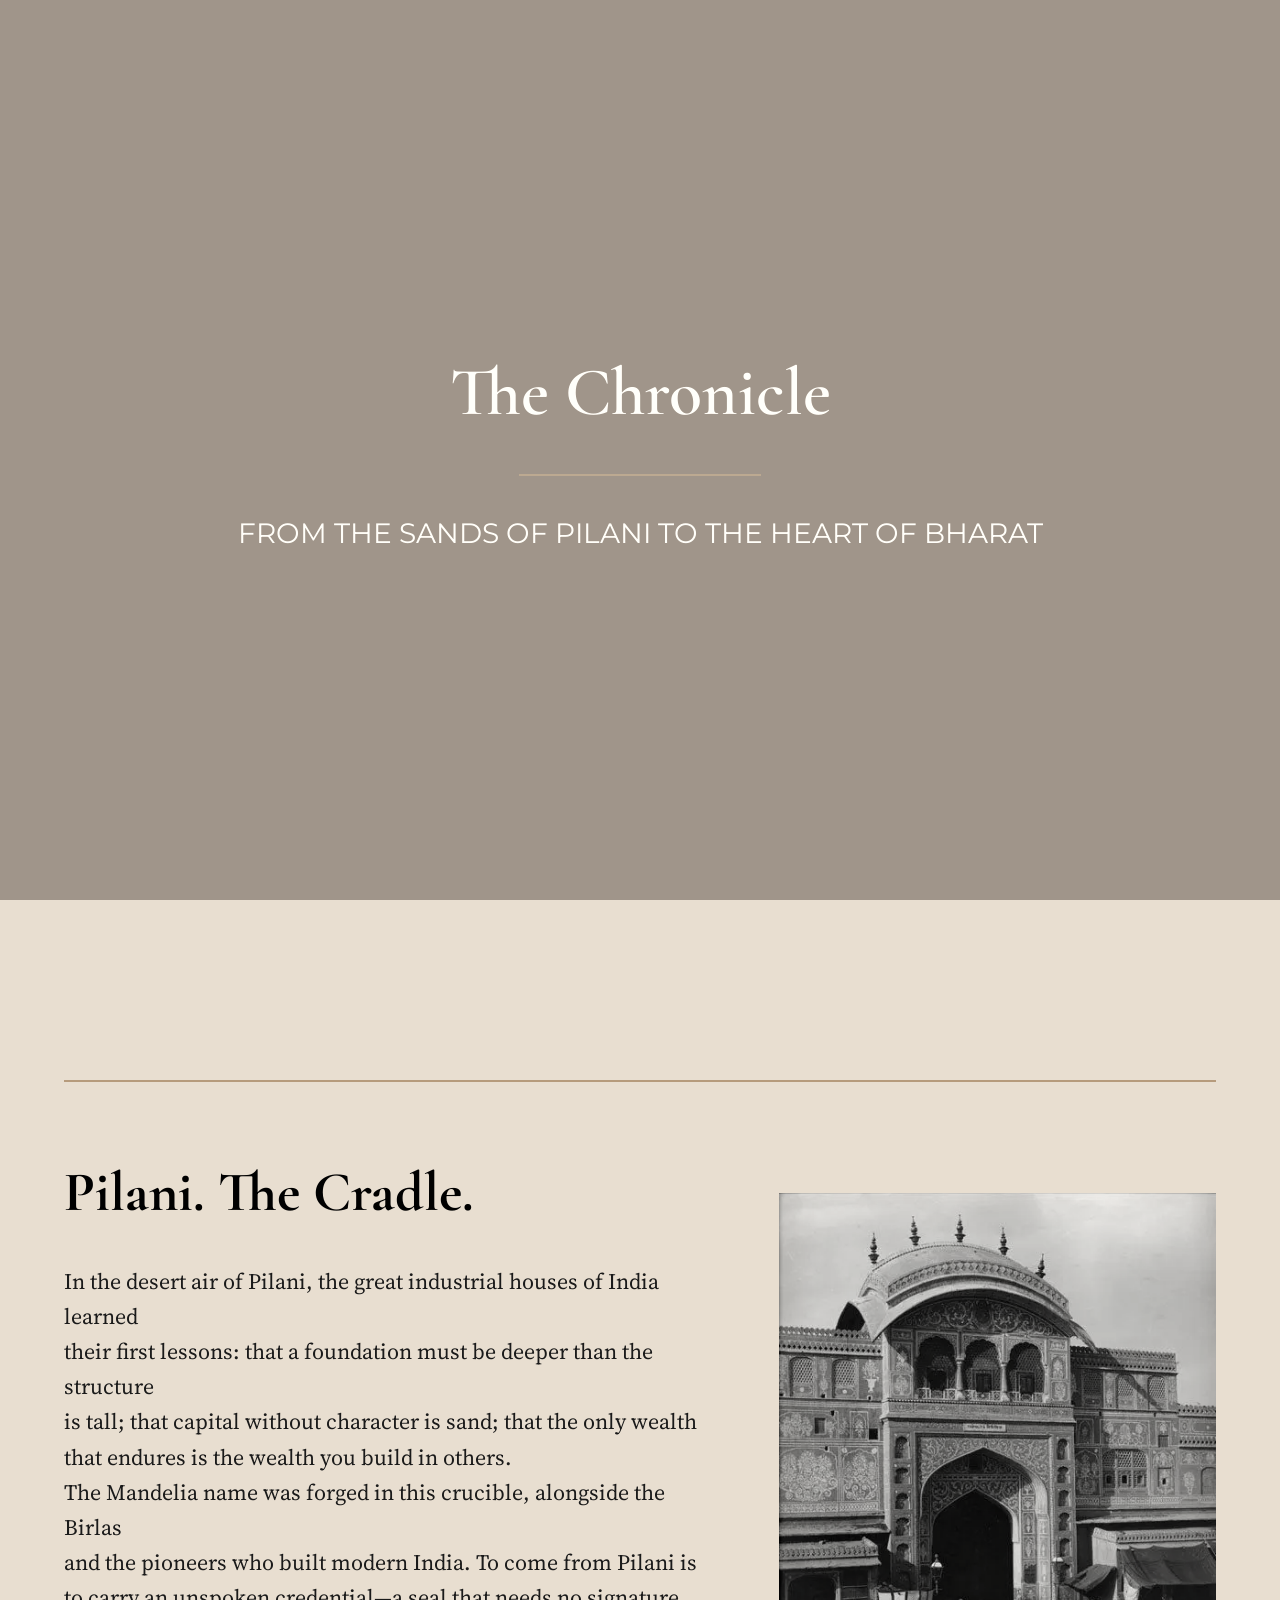
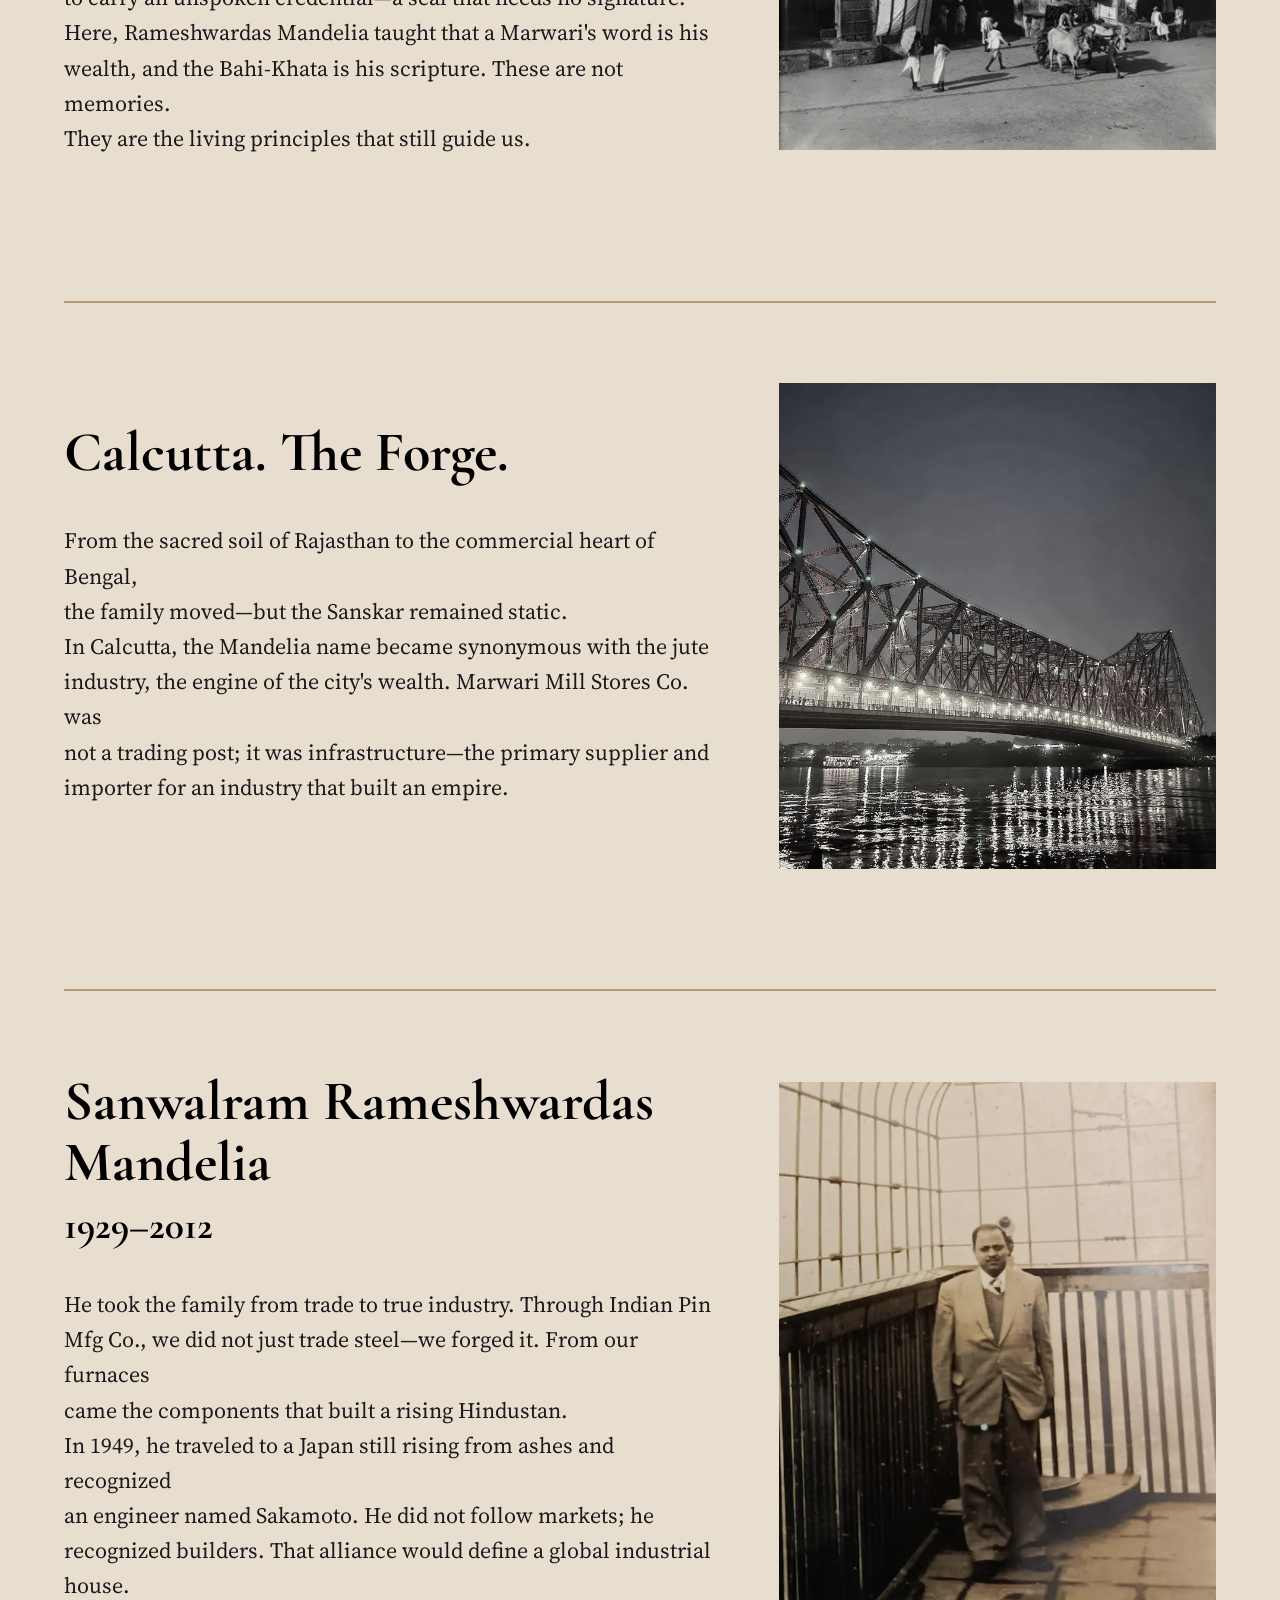
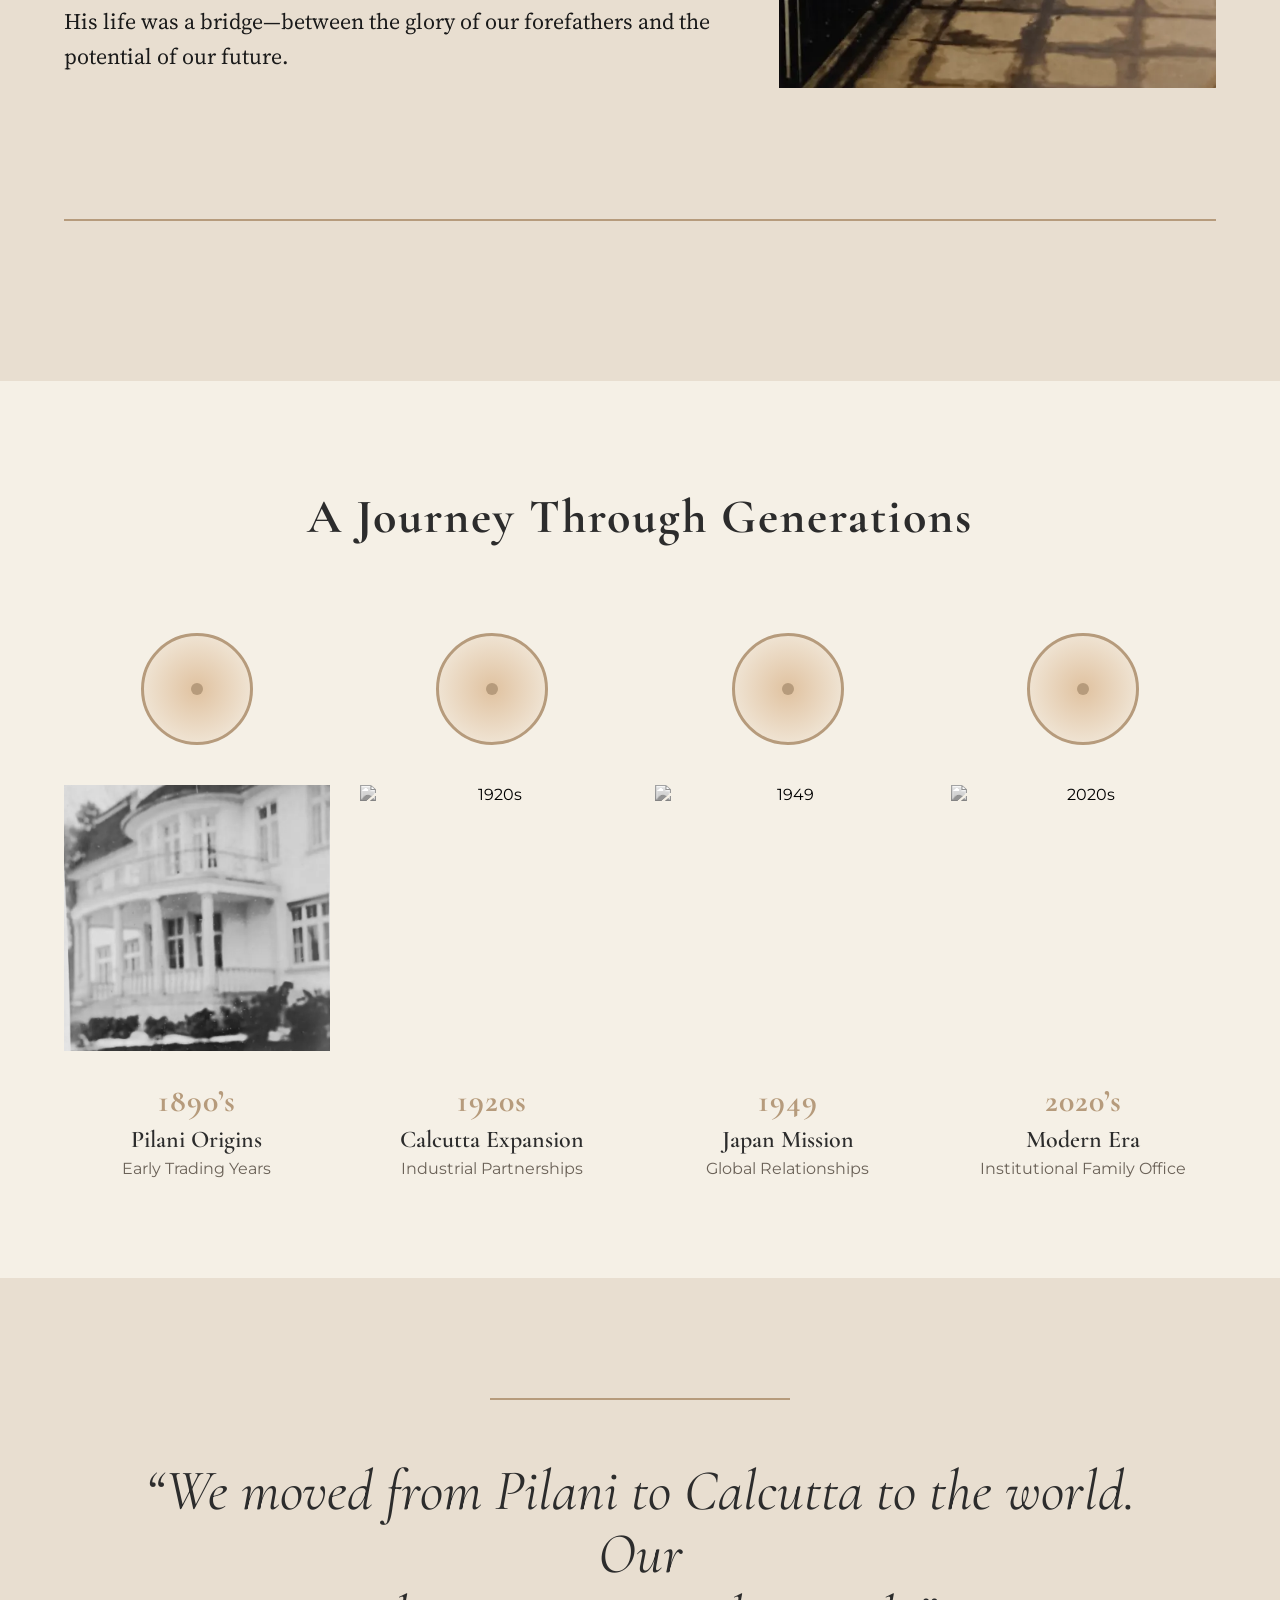
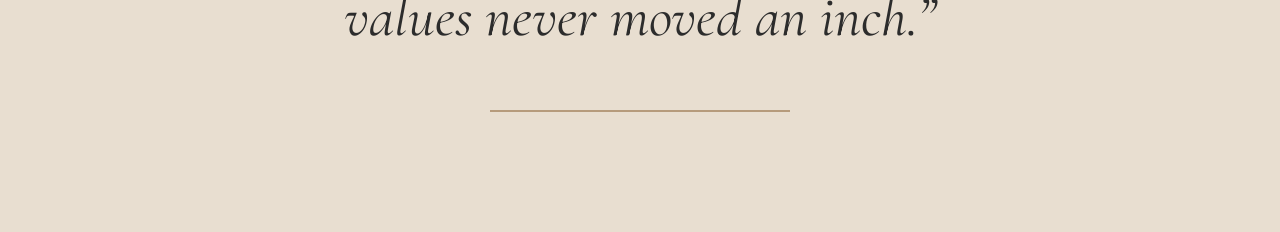
==== commit 15084f5f: "ink" ====
--- a/chronical.html
+++ b/chronical.html
@@ -30,9 +30,9 @@
             <div class="narrative-row">
                 <div class="narrative-text">
                     <h2 class="narrative-heading">Pilani. The Cradle.</h2>
-                    <p>In the desert air of Pilani, the great industrial houses of India learned their first lessons: that a foundation must be deeper than the structure is tall; that capital without character is sand; that the only wealth that endures is the wealth you build in others.</p>
-                    <p>The Mandelia name was forged in this crucible, alongside the Birlas and the pioneers who built modern India. To come from Pilani is to carry an unspoken credential—a seal that needs no signature.</p>
-                    <p>Here, Rameshwardas Mandelia taught that a Marwari's word is his wealth, and the Bahi-Khata is his scripture. These are not memories. They are the living principles that still guide us.</p>
+                    <p>In the desert air of Pilani, the great industrial houses of India learned <br/> their first lessons: that a foundation must be deeper than the structure <br/> is tall; that capital without character is sand; that  the only wealth that endures is the wealth you build in others.
+                    <br/>The Mandelia name was forged in this crucible, alongside the Birlas <br/> and the pioneers who built modern India. To come from Pilani is to  carry an unspoken credential—a seal that needs no signature.
+                    <br/>Here, Rameshwardas Mandelia taught that a Marwari's word is his  wealth, and the Bahi-Khata is his scripture. These are not memories.<br/> They are the living principles that still guide us.</p>
                 </div>
                 <div class="narrative-image">
                     <img src="../assets/imagep/pilani.webp" alt="Pilani Cradle" style="filter: grayscale(90%);">
@@ -44,8 +44,8 @@
             <div class="narrative-row">
                 <div class="narrative-text">
                     <h2 class="narrative-heading">Calcutta. The Forge.</h2>
-                    <p>From the sacred soil of Rajasthan to the commercial heart of Bengal, the family moved—but the Sanskar remained static.</p>
-                    <p>In Calcutta, the Mandelia name became synonymous with the jute industry, the engine of the city's wealth. Marwari Mill Stores Co. was not a trading post; it was infrastructure—the primary supplier and importer for an industry that built an empire.</p>
+                    <p>From the sacred soil of Rajasthan to the commercial heart of Bengal,<br/> the family moved—but the Sanskar remained static.
+                    <br/>In Calcutta, the Mandelia name became synonymous with the jute industry, the engine of the city's wealth. Marwari Mill Stores Co. was <br/>not a trading post; it was infrastructure—the primary supplier and<br/> importer for an industry that built an empire.</p>
                 </div>
                 <div class="narrative-image">
                     <img src="../assets/imagep/calcutta.webp" alt="Calcutta Forge" style="filter: grayscale(90%);">
@@ -57,9 +57,9 @@
             <div class="narrative-row">
                 <div class="narrative-text">
                     <h2 class="narrative-heading">Sanwalram Rameshwardas Mandelia <br><span>1929–2012</span></h2>
-                    <p>He took the family from trade to true industry. Through Indian Pin Mfg Co., we did not just trade steel—we forged it. From our furnaces came the components that built a rising Hindustan.</p>
-                    <p>In 1949, he traveled to a Japan still rising from ashes and recognized an engineer named Sakamoto. He did not follow markets; he recognized builders. That alliance would define a global industrial house.</p>
-                    <p>His life was a bridge—between the glory of our forefathers and the potential of our future.</p>
+                    <p>He took the family from trade to true industry. Through Indian Pin<br/> Mfg Co., we did not just trade steel—we forged it. From our furnaces<br/> came the components that built a rising Hindustan.
+                    <BR/>In 1949, he traveled to a Japan still rising from ashes and recognized<br/> an engineer named Sakamoto. He did not follow markets; he<br/> recognized builders. That alliance would define a global industrial<br/> house.
+                    <br/>His life was a bridge—between the glory of our forefathers and the<br/> potential of our future.</p>
                 </div>
                 <div class="narrative-image">
                     <img src="../assets/imagep/sanwalram.webp" alt="Sanwalram Rameshwardas Mandelia">
--- a/css/chronical.css
+++ b/css/chronical.css
@@ -122,7 +122,7 @@
     width: 30%;
     height: 2px;
     background-color: #B69B7C; 
-    opacity: 0.6;             
+                
     margin-top: 40px;          
     margin-bottom: 40px;
   margin-left: auto;
@@ -276,16 +276,4 @@
     .quote-line {
         width: 150px;
     }
-    .hero-title{
-        font-size: 30px;
-        line-height: 36px;
-    }
-    .hero-subtitle{
-        font-size: 14px;
-        line-height: 20px;
-    }
-    .narrative-divider{width: 100%;}
-    .narrative-heading{font-size: 30px; line-height: 36px;}
-    .narrative-text p{font-size: 16px; line-height: 24px;}
-    .final-quote-text{font-size: 24px; line-height: 39px;}
 }
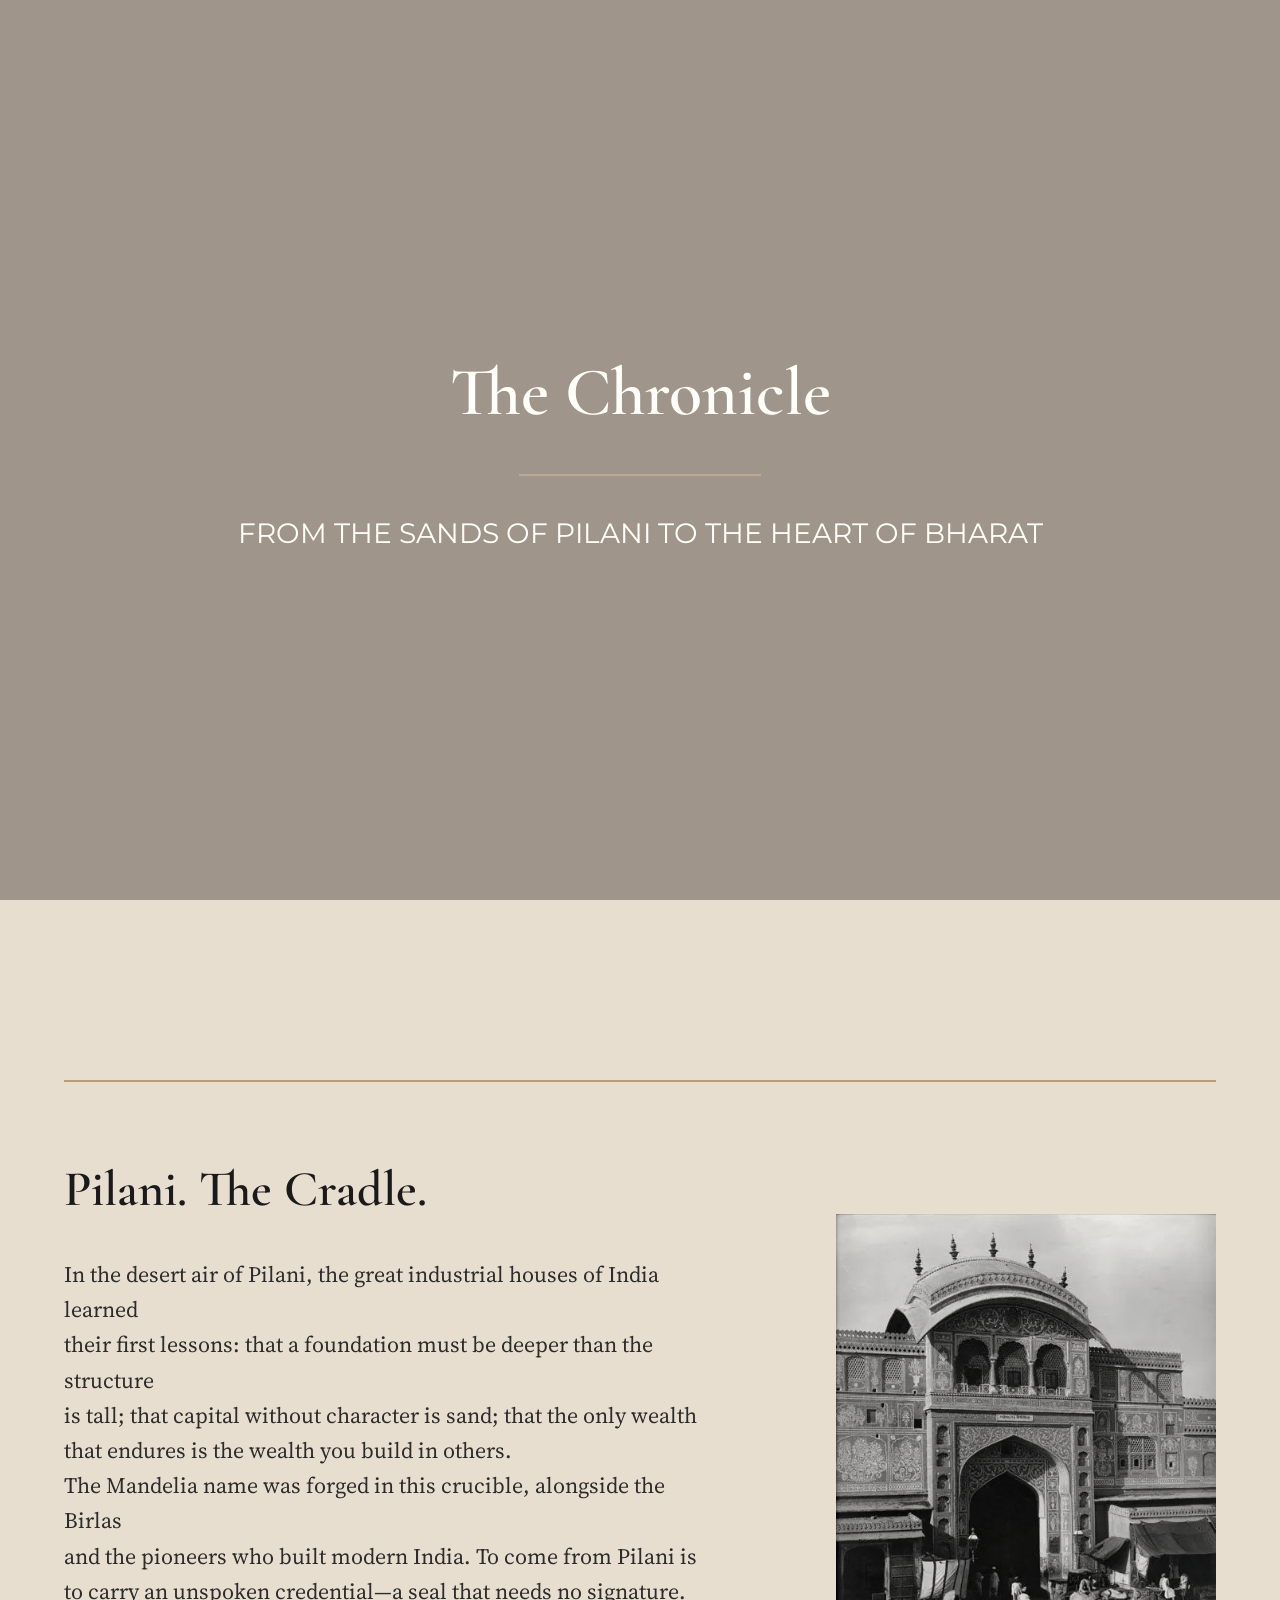
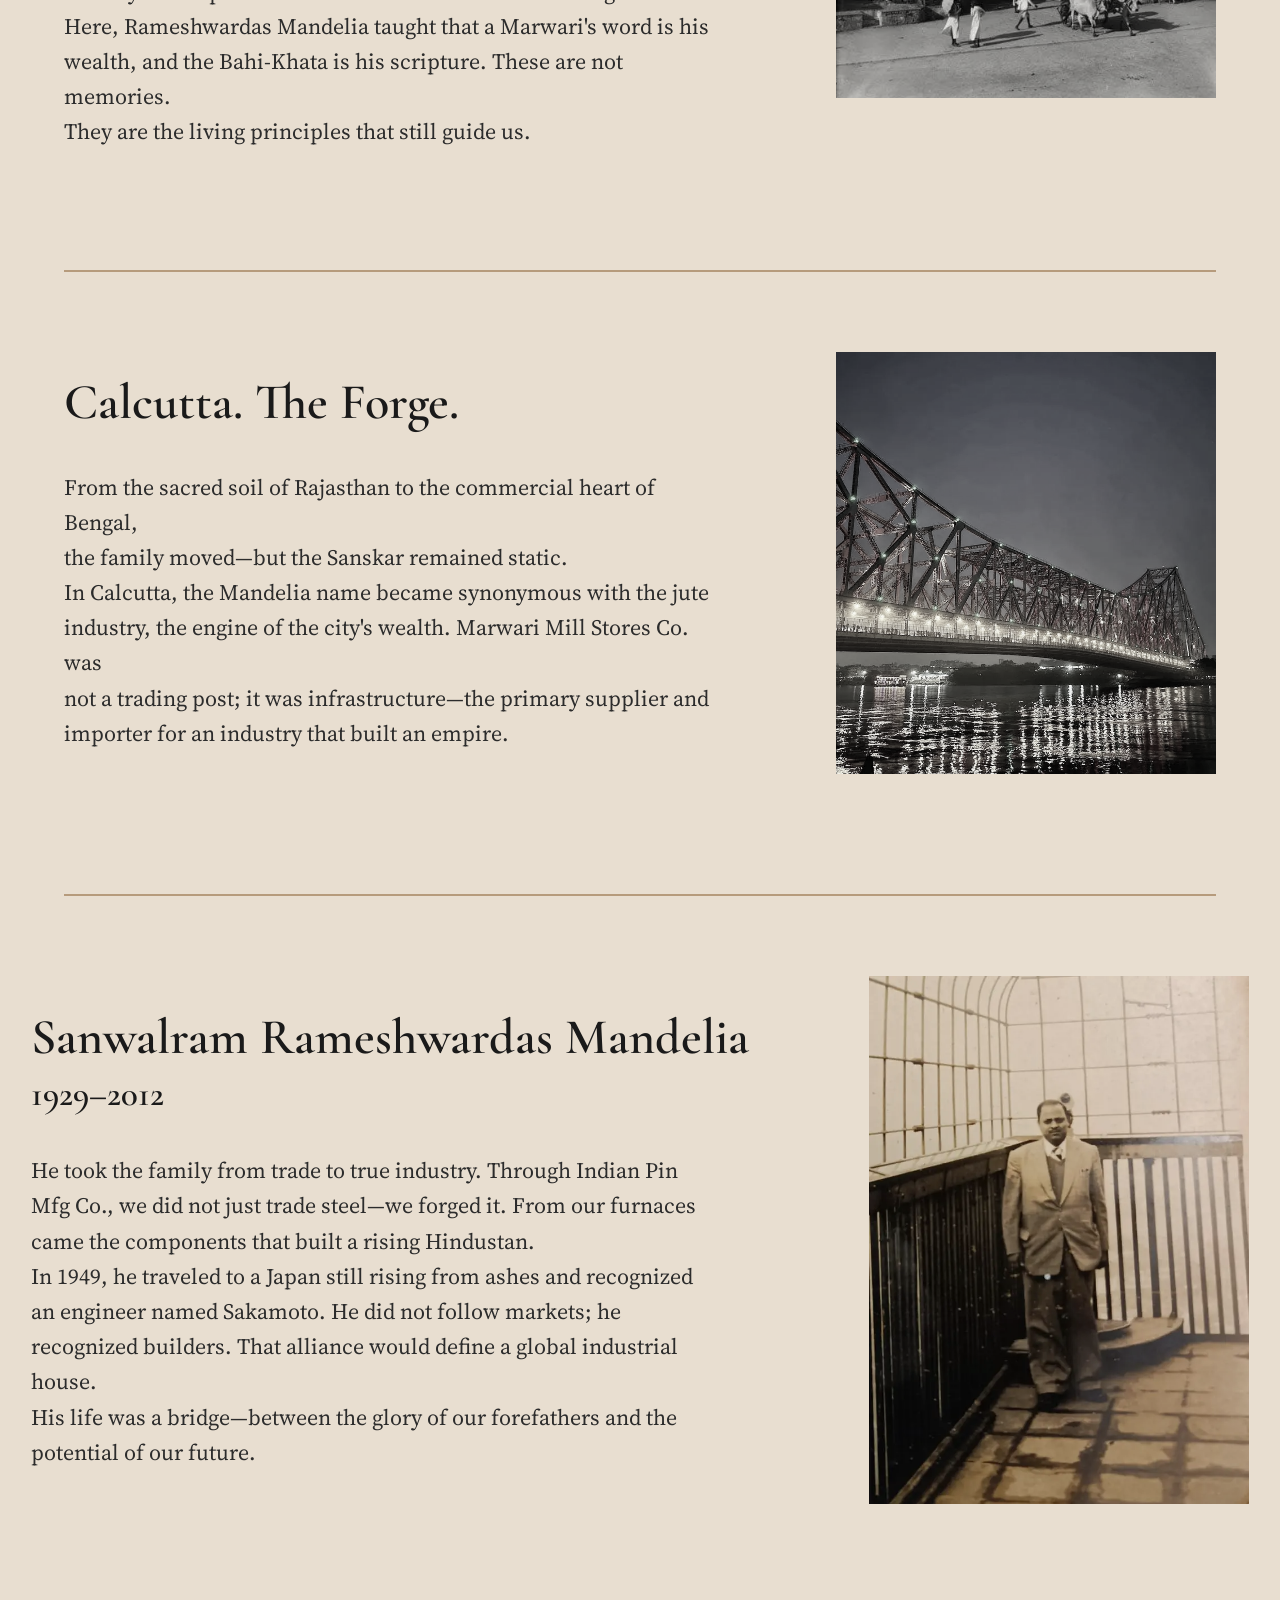
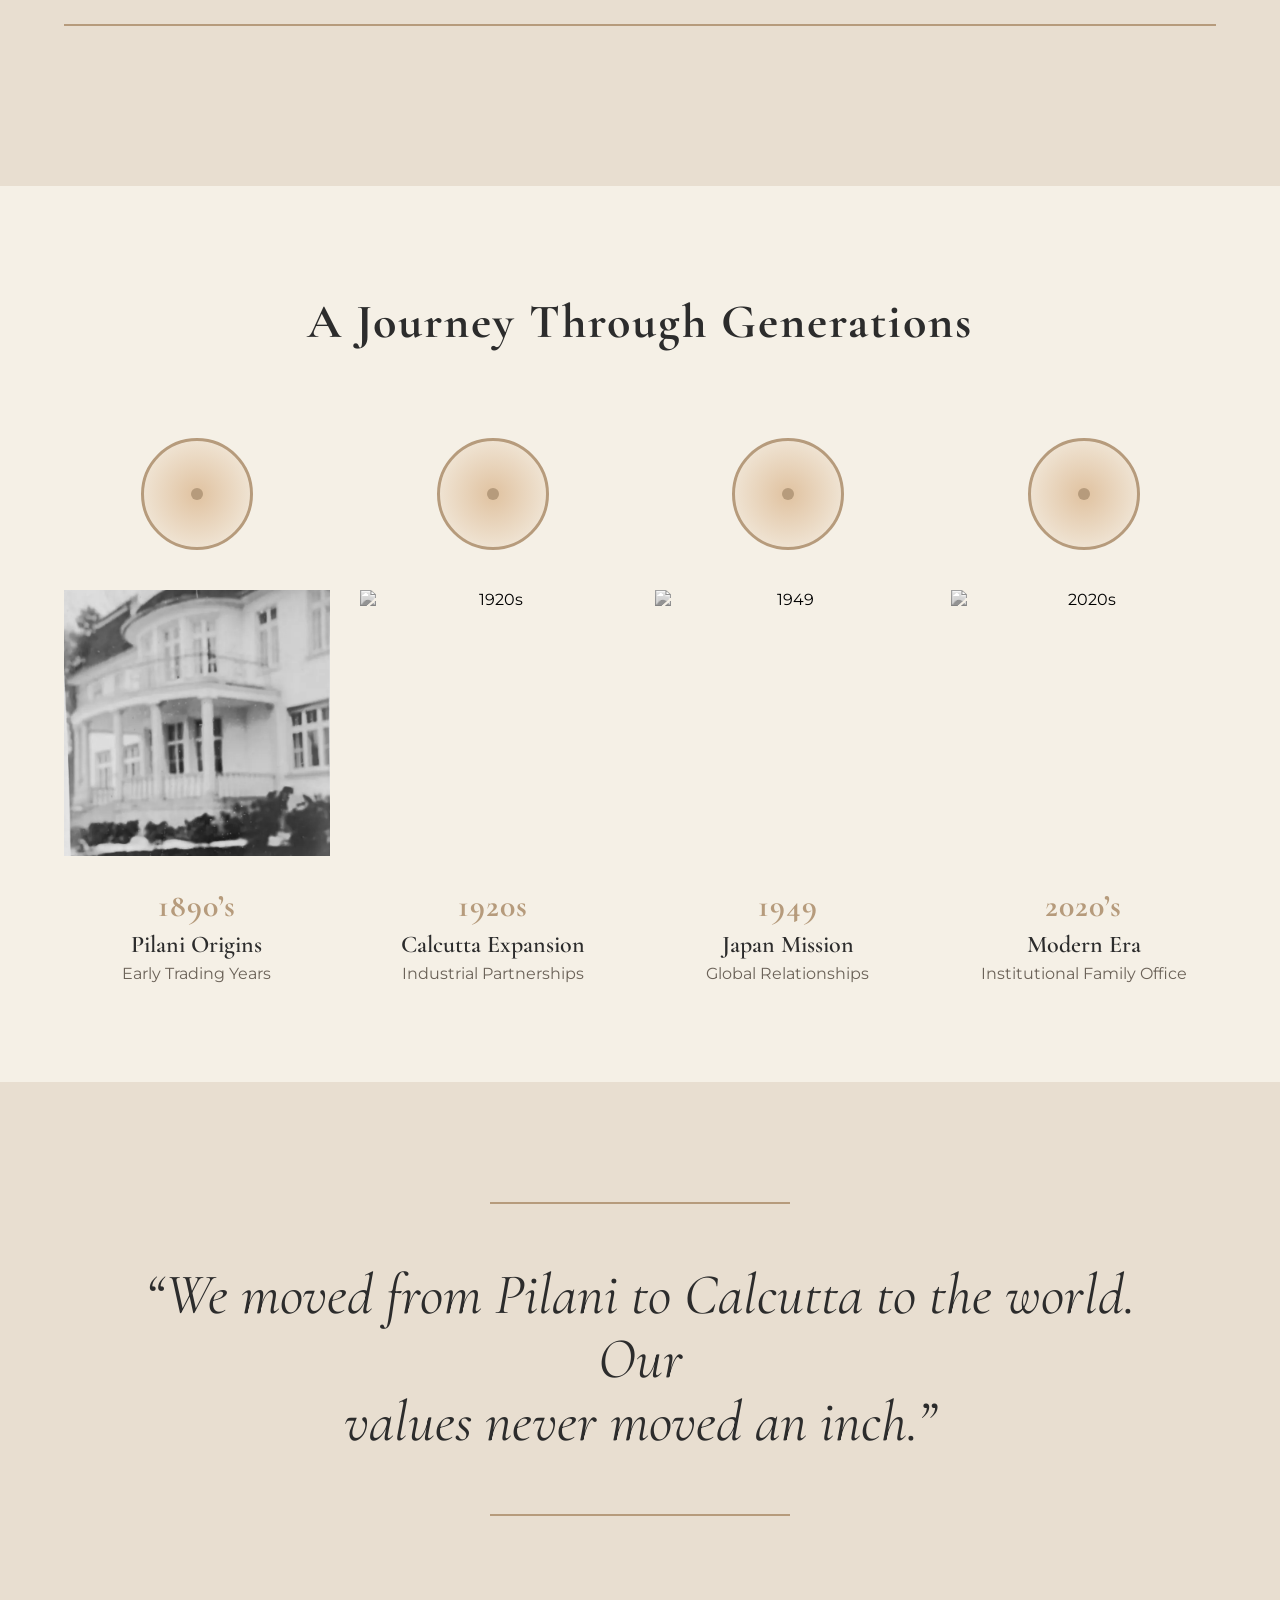
==== commit b83cf82a: "all text size placed" ====
--- a/chronical.html
+++ b/chronical.html
@@ -5,8 +5,8 @@
     <meta name="viewport" content="width=device-width, initial-scale=1.0">
     <title>The Chronicle | Marwar Family</title>
     
-    <link rel="stylesheet" href="../css/global.css">
-    <link rel="stylesheet" href="../css/chronical.css">
+    <link rel="stylesheet" href="css/global.css">
+    <link rel="stylesheet" href="css/chronical.css">
     
     <link href="https://fonts.googleapis.com/css2?family=Cormorant+Garamond:ital,wght@0,500;0,600;0,700;1,500&family=Montserrat:ital,wght@0,300;0,400;0,500;0,600;1,500&family=Source+Serif+Pro:wght@400&display=swap" rel="stylesheet">
 </head>
@@ -35,7 +35,7 @@
                     <br/>Here, Rameshwardas Mandelia taught that a Marwari's word is his  wealth, and the Bahi-Khata is his scripture. These are not memories.<br/> They are the living principles that still guide us.</p>
                 </div>
                 <div class="narrative-image">
-                    <img src="../assets/imagep/pilani.webp" alt="Pilani Cradle" style="filter: grayscale(90%);">
+                    <img src="assets/imagep/pilani.webp" alt="Pilani Cradle" style="filter: grayscale(90%);">
                 </div>
             </div>
 
@@ -48,7 +48,7 @@
                     <br/>In Calcutta, the Mandelia name became synonymous with the jute industry, the engine of the city's wealth. Marwari Mill Stores Co. was <br/>not a trading post; it was infrastructure—the primary supplier and<br/> importer for an industry that built an empire.</p>
                 </div>
                 <div class="narrative-image">
-                    <img src="../assets/imagep/calcutta.webp" alt="Calcutta Forge" style="filter: grayscale(90%);">
+                    <img src="assets/imagep/calcutta.webp" alt="Calcutta Forge" style="filter: grayscale(90%);">
                 </div>
             </div>
 
@@ -62,7 +62,7 @@
                     <br/>His life was a bridge—between the glory of our forefathers and the<br/> potential of our future.</p>
                 </div>
                 <div class="narrative-image">
-                    <img src="../assets/imagep/sanwalram.webp" alt="Sanwalram Rameshwardas Mandelia">
+                    <img src="assets/imagep/sanwalram.webp" alt="Sanwalram Rameshwardas Mandelia">
                 </div>
             </div>
             
@@ -76,7 +76,7 @@
                     <div class="timeline-node">
                         <div class="inner-dot"></div>
                     </div>
-                    <img src="../assets/imagep/pilaniorigin.webp" alt="1890s" class="timeline-img">
+                    <img src="assets/imagep/pilaniorigin.webp" alt="1890s" class="timeline-img">
                     <div class="timeline-content">
                         <h3 class="timeline-year">1890’s</h3>
                         <h4 class="timeline-event">Pilani Origins</h4>
@@ -87,7 +87,7 @@
                     <div class="timeline-node">
                         <div class="inner-dot"></div>
                     </div>
-                    <img src="../assets/imagep/calexpansion.webp" alt="1920s" class="timeline-img">
+                    <img src="assets/imagep/calexpansion.webp" alt="1920s" class="timeline-img">
                     <div class="timeline-content">
                         <h3 class="timeline-year">1920s</h3>
                         <h4 class="timeline-event">Calcutta Expansion</h4>
@@ -98,7 +98,7 @@
                     <div class="timeline-node">
                         <div class="inner-dot"></div>
                     </div>
-                    <img src="../assets/imagep/japan.webp" alt="1949" class="timeline-img">
+                    <img src="assets/imagep/japan.webp" alt="1949" class="timeline-img">
                     <div class="timeline-content">
                         <h3 class="timeline-year">1949</h3>
                         <h4 class="timeline-event">Japan Mission</h4>
@@ -109,7 +109,7 @@
                     <div class="timeline-node">
                         <div class="inner-dot"></div>
                     </div>
-                    <img src="../assets/imagep/modern.webp" alt="2020s" class="timeline-img">
+                    <img src="assets/imagep/modern.webp" alt="2020s" class="timeline-img">
                     <div class="timeline-content">
                         <h3 class="timeline-year">2020’s</h3>
                         <h4 class="timeline-event">Modern Era</h4>
--- a/css/global.css
+++ b/css/global.css
@@ -96,7 +96,7 @@
     text-decoration: none; 
     color: #221E1D; 
     font-family: 'Montserrat', sans-serif;
-    font-size: 18px; 
+    font-size: 14px; 
     font-weight: 600; 
     letter-spacing: 2px; 
     transition: color 0.3s; 
@@ -155,10 +155,18 @@
     gap: 20px;
 }
 
+/* Added Link Style for Logo Branding */
+.footer-logo-link {
+    text-decoration: none;
+    color: inherit;
+    display: flex;
+    flex-direction: column;
+    gap: 10px;
+}
+
 .footer-logo {
     height: 80px;
     width: 80px;
-    margin-bottom: 10px;
 }
 
 .footer-company-name {
@@ -185,13 +193,23 @@
     border-radius: 8px;
 }
 
-
+/* --- UPDATED FOOTER NAV WITH BROWN BULLETS --- */
 .footer-nav {
     margin-top: 40px;
-    display: flex;
-    flex-direction: column; 
-    text-align: left; 
-    gap: 20px;
+}
+
+.footer-nav ul {
+    list-style-type: disc; /* Enables standard bullets */
+    padding-left: 20px;    /* Space for bullets */
+    margin: 0;
+    display: flex;
+    flex-direction: column;
+    gap: 10px;             /* Reduced line spacing */
+    color: #B69B7C;        /* Sets bullet color to Brown */
+}
+
+.footer-nav li {
+    line-height: 1.2;
 }
 
 .footer-nav a {
@@ -199,10 +217,11 @@
     font-family: 'Montserrat', sans-serif;
     font-size: 15px;
     font-weight: 600;
-    color: #6B6258;
+    color: #6B6258;        /* Link text remains Grey */
     text-transform: uppercase;
     letter-spacing: 1.2px;
     transition: color 0.3s ease;
+    display: inline-block;
 }
 
 .footer-nav a:hover {
@@ -219,6 +238,8 @@
     letter-spacing: 2px;
     text-transform: uppercase;
 }
+
+/* --- RESPONSIVE QUERIES --- */
 @media (max-width: 1024px) {
     .header { padding: 15px 40px; }
     .logo-container img { height: 60px; }
@@ -244,11 +265,16 @@
         align-items: center;    
     }
 
+    /* Centers the bulleted list on mobile */
     .footer-nav {
         margin-top: 0;          
-        text-align: center;     
         width: 100%;
-        align-items: center;    
+    }
+
+    .footer-nav ul {
+        align-items: center;
+        padding-left: 0;
+        list-style-position: inside; /* Keeps bullets next to centered text */
     }
 
     .footer-logo {
@@ -271,4 +297,4 @@
     .footer-company-name { font-size: 24px; }
     .footer-tagline { font-size: 12px; }
     .footer-nav a { font-size: 14px; }
-}+}
--- a/css/chronical.css
+++ b/css/chronical.css
@@ -56,18 +56,19 @@
         text-transform: uppercase;
 }
 
-/* --- Narrative Narrative Layout --- */
 .narrative-container {
     padding: 100px 5% 60px 5%;
-    max-width: 1440px;
+    max-width: 1500px;
     margin: 0 auto;
 }
 
 .narrative-row {
     display: flex;
-    align-items: center;
-    gap: 60px;
+    justify-content: center;
+    align-items: center;
+    gap: 120px;
     margin-bottom: 120px;
+    flex-wrap: nowrap;
 }
 
 .narrative-row.reverse {
@@ -75,74 +76,123 @@
 }
 
 .narrative-text {
-    flex: 1.2;
+    flex: 1.5;
+    display: flex;
+    flex-direction: column;
+    justify-content: center;
+    align-items: flex-start;
+    gap: 40px;
 }
 
 .narrative-heading {
     font-family: 'Cormorant Garamond', serif;
-    font-size: clamp(2.5rem, 5vw, 56px);
-    font-weight: 700;
-    margin-bottom: 40px;
+    font-size: clamp(2.5rem, 5vw, 50px);
+    font-weight: 600;
     line-height: 1.1;
+    color: #1a1a1a;
+    max-width: 850px;
+    white-space: nowrap;
 }
 
 .narrative-heading span {
     font-size: 0.7em;
     display: block;
     margin-top: 10px;
-    gap: 10px;
 }
 
 .narrative-text p {
     font-family: 'Source Serif Pro', serif;
     font-size: 22px;
     line-height: 1.6;
-    margin-bottom: 25px;
-    color: #1a1a1a;
+    color: #2C2C2C;
+    max-width: 850px;
 }
 
 .narrative-image {
-    flex: 0.8;
+    flex: 0.5;
+    display: flex;
+    justify-content: flex-end;
 }
 
 .narrative-image img {
-    width: 100%;
+    width: 380px;
     height: auto;
     display: block;
     filter: grayscale(20%);
-    
-}
+    background: #A6A3A3;
+}
+
 .narrative-divider {
     width: 100%;
     height: 2px;
     background-color: #B69B7C;
     margin: 80px 0;          
 }
+
 .narrative-dividerr {
     width: 30%;
     height: 2px;
     background-color: #B69B7C; 
-                
-    margin-top: 40px;          
-    margin-bottom: 40px;
-  margin-left: auto;
-    margin-right: auto;
+    margin: 40px auto; 
 }
 
 .narrative-container .narrative-divider:last-of-type {
     margin-bottom: 100px;
 }
 
-/* Mobile Adjustment for Dividers */
+@media (max-width: 1024px) {
+    .narrative-row {
+        flex-direction: column !important;
+        gap: 60px;
+        text-align: center;
+        margin-bottom: 80px;
+    }
+
+    .narrative-text {
+        align-items: center;
+        width: 100%;
+        gap: 20px;
+    }
+
+    
+
+    .narrative-heading {
+        text-align: center;
+        font-size: 2.2rem;
+        white-space: normal;
+        width: 100%;
+    }
+
+    .narrative-image {
+        justify-content: center;
+        width: 100%;
+    }
+
+    .narrative-image img {
+        width: 100%;
+        max-width: 380px;
+        height: auto;
+    }
+
+    .narrative-divider {
+        margin: 50px auto;
+        width: 80%;
+    }
+}
 @media (max-width: 768px) {
-    .narrative-divider {
-        margin: 50px 0;
-        width: 80%;           /* Shorten slightly on mobile for aesthetic */
+    .narrative-text p {
+        width: auto;
+        max-width: 90%;
         margin-left: auto;
         margin-right: auto;
-    }
-}
-
+        text-align: center;
+        font-size: 20px;
+        line-height: 28px;
+        text-wrap: balance;
+    }
+
+    
+}
 /* --- Timeline Section --- */
 .timeline-section {
     background-color: #F5F0E6; /* Slightly lighter beige */
@@ -172,6 +222,12 @@
     display: flex;
     flex-direction: column;
     align-items: center;
+    transition: transform 0.8s ease;
+    will-change: transform;
+}
+
+.timeline-item:hover {
+    transform: scale(1.02);
 }
 
 .timeline-node {
@@ -276,4 +332,16 @@
     .quote-line {
         width: 150px;
     }
-}+    .hero-title{
+        font-size: 30px;
+        line-height: 36px;
+    }
+    .hero-subtitle{
+        font-size: 14px;
+        line-height: 20px;
+    }
+    .narrative-divider{width: 100%;}
+    .narrative-heading{font-size: 30px; line-height: 36px;}
+    .narrative-text p{font-size: 16px; line-height: 24px;}
+    .final-quote-text{font-size: 24px; line-height: 39px;}
+}
